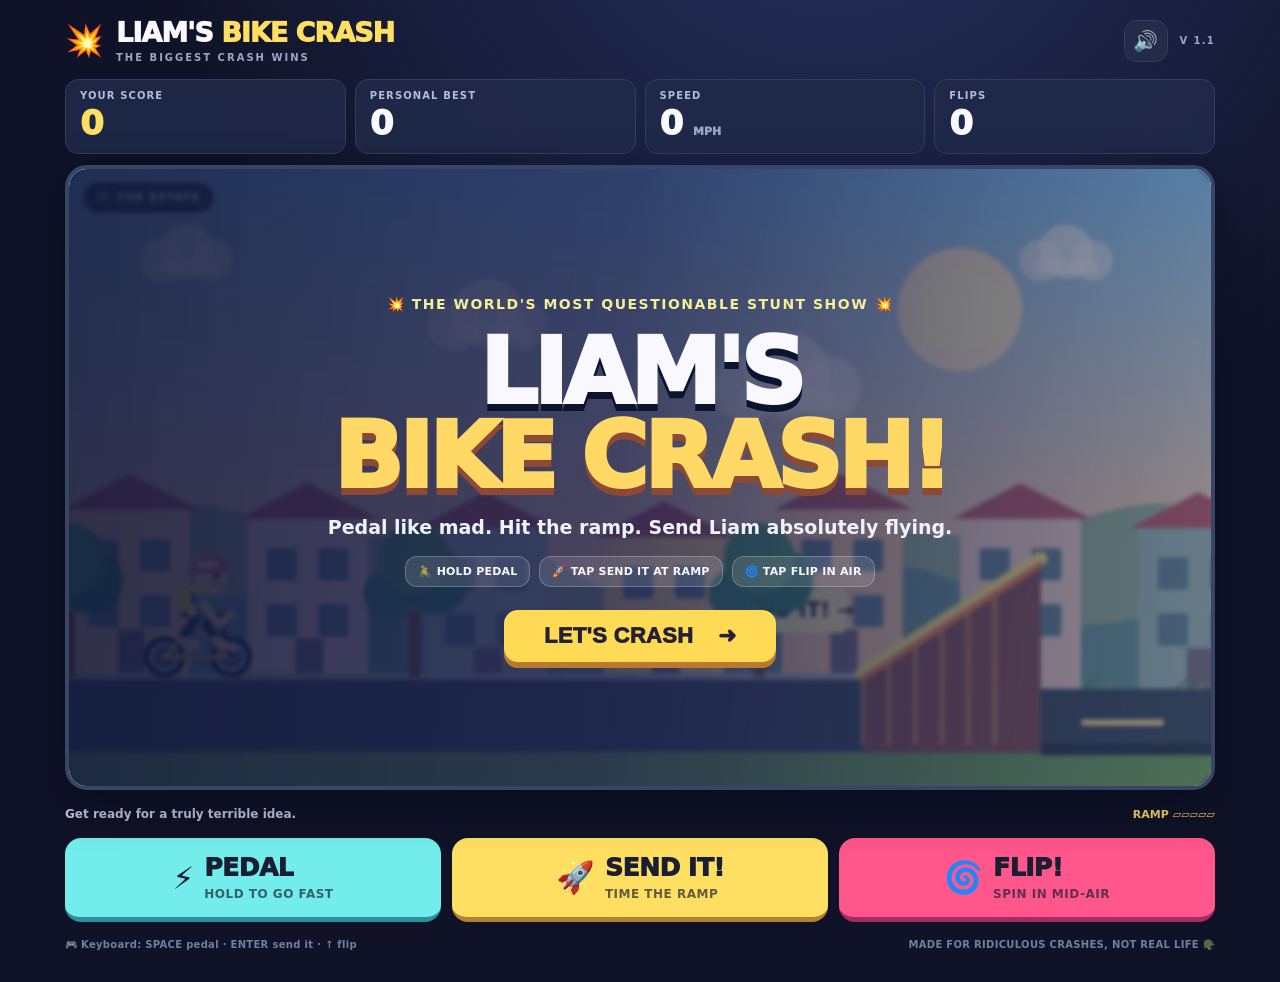
==== liams-bike-crash/index.html @ d739f333 "Add Liam's Bike Crash playable mobile game" ====
<!doctype html>
<html lang="en">
<head>
  <meta charset="utf-8">
  <meta name="viewport" content="width=device-width,initial-scale=1,viewport-fit=cover,user-scalable=no">
  <meta name="theme-color" content="#111630">
  <meta name="apple-mobile-web-app-capable" content="yes">
  <meta name="apple-mobile-web-app-status-bar-style" content="black-translucent">
  <meta name="apple-mobile-web-app-title" content="Liam's Crash">
  <meta name="description" content="Pedal hard, hit the ramp, and cause the biggest cartoon bike crash in Liam's Bike Crash!">
  
  
  
  <style>
:root{color-scheme:dark;--bg:#101327;--card:#1b2140;--stroke:#353c5c;--ink:#f8f8fe;--muted:#9ca6c4;--pink:#ff568b;--yellow:#ffdf62;--aqua:#73edeb}
*{box-sizing:border-box}html,body{margin:0;min-height:100%;background:radial-gradient(circle at 65% -20%,#273263 0,transparent 48%),var(--bg);font-family:ui-rounded,system-ui,-apple-system,BlinkMacSystemFont,"Segoe UI",sans-serif;color:var(--ink)}body{overscroll-behavior:none;-webkit-tap-highlight-color:transparent}.game-shell{width:min(1190px,100%);margin:auto;padding:18px 20px 32px}.topbar,.brand,.right-header,.stats,.controls,.statusline,.footerline{display:flex;align-items:center}.topbar{justify-content:space-between;margin-bottom:16px}.brand{gap:12px}.brand-graphic{font-size:31px;filter:drop-shadow(0 4px 0 #101327)}.brand-title{font-size:clamp(16px,2.5vw,27px);font-weight:1000;letter-spacing:-1px;line-height:1.08}.brand-title span{color:var(--yellow)}.brand-sub{font-size:10px;letter-spacing:2px;color:var(--muted);font-weight:800;margin-top:5px}.right-header{gap:12px}.icon-btn{background:#242b4a;border:1px solid var(--stroke);color:white;width:44px;height:42px;font-size:20px;border-radius:13px;cursor:pointer}.icon-btn:focus-visible,.control:focus-visible,.start-btn:focus-visible{outline:3px solid white;outline-offset:3px}.mini-tag{font-size:10px;font-weight:900;color:var(--muted);letter-spacing:1.3px}.stats{gap:9px;margin-bottom:11px}.stat{flex:1;min-width:0;background:rgba(34,42,74,.85);border:1px solid var(--stroke);border-radius:13px;padding:10px 14px}.stat-label{display:block;color:#b2bcda;font-size:10px;font-weight:900;letter-spacing:1.1px;white-space:nowrap}.stat-value{display:block;font-weight:1000;font-size:clamp(20px,3.1vw,34px);font-variant-numeric:tabular-nums;letter-spacing:-1px;margin-top:2px}.stat-value.hot{color:var(--yellow)}.stat-value small{font-size:11px;color:var(--muted);letter-spacing:0}.viewport{position:relative;width:100%;aspect-ratio:16 / 8.7;background:#7cbeed;border:4px solid #394566;border-radius:22px;overflow:hidden;box-shadow:0 15px 45px #03061472;touch-action:none}#game{display:block;width:100%;height:100%}.game-chip{position:absolute;top:13px;left:14px;background:#15213abf;border:1px solid #ffffff4a;border-radius:100px;padding:8px 13px;font-size:11px;letter-spacing:1px;font-weight:1000;backdrop-filter:blur(4px)}.toast{position:absolute;top:18%;left:50%;transform:translate(-50%,-12px) scale(.95);font-size:clamp(16px,3vw,30px);font-weight:1000;text-align:center;white-space:nowrap;color:white;text-shadow:0 3px 1px #1b2248,0 0 20px #1b2248;opacity:0;pointer-events:none;transition:transform .18s,opacity .18s}.toast.show{opacity:1;transform:translate(-50%,0) scale(1.05)}.overlay{position:absolute;inset:0;background:linear-gradient(95deg,#0e1537dc 0%,#131842c4 48%,#111c3466 100%);display:flex;justify-content:center;align-items:center;text-align:center;padding:20px;backdrop-filter:blur(2px)}.overlay.hidden{display:none}.overlay-content{max-width:700px}.eyebrow{font-size:clamp(9px,1.7vw,14px);color:#f7ec98;font-weight:900;letter-spacing:1.5px}.overlay h1{font-size:clamp(40px,7.3vw,91px);letter-spacing:-4px;line-height:.93;font-weight:1000;margin:18px 0 12px;text-shadow:0 7px 0 #0c132d}.overlay h1 span{color:#ffd866;text-shadow:0 7px 0 #8c4a36}.overlay p{font-size:clamp(12px,1.8vw,19px);font-weight:700;color:#f0f1ff;margin:16px 0 18px}.howto{display:flex;justify-content:center;gap:9px;flex-wrap:wrap;margin-bottom:23px}.howto>span{padding:8px 12px;border-radius:12px;background:#ffffff1e;border:1px solid #ffffff3a;font-size:11px;font-weight:600;letter-spacing:.2px}.start-btn{background:#ffdb55;color:#242136;box-shadow:0 6px 0 #bb792e;border:0;border-radius:14px;font-weight:1000;font-size:clamp(16px,2vw,22px);letter-spacing:.3px;padding:13px 40px;cursor:pointer;transition:transform .12s,box-shadow .12s}.start-btn:hover{transform:translateY(-2px)}.start-btn:active{transform:translateY(5px);box-shadow:0 1px 0 #bb792e}.start-btn span{margin-left:18px}.statusline{justify-content:space-between;gap:15px;min-height:48px;font-size:12px;color:#c5cbdf;font-weight:800}.statusline>div:last-child{white-space:nowrap;color:var(--yellow);font-size:11px}.controls{gap:11px}.control{flex:1;display:flex;align-items:center;justify-content:center;gap:10px;min-height:84px;cursor:pointer;border:0;border-bottom:5px solid transparent;border-radius:16px;color:#1a1e32;user-select:none;-webkit-user-select:none;touch-action:none;transition:transform .09s,filter .09s;font-family:inherit;padding:10px 6px}.control.pedal{background:var(--aqua);border-bottom-color:#2b919a}.control.send{background:var(--yellow);border-bottom-color:#b28135}.control.flip{background:var(--pink);border-bottom-color:#a32d61}.control:active,.control.held{transform:translateY(3px);filter:brightness(1.08)}.control:active{border-bottom-width:2px}.control-icon{font-size:31px}.control strong,.control small{display:block;text-align:left}.control strong{font-size:clamp(14px,2.2vw,25px);line-height:1;font-weight:1000;letter-spacing:-.5px}.control small{font-size:clamp(9px,1vw,12px);font-weight:850;opacity:.68;margin-top:7px;letter-spacing:.5px}.footerline{justify-content:space-between;flex-wrap:wrap;gap:8px;font-size:10px;color:#737e9e;font-weight:700;letter-spacing:.3px;margin-top:17px}.results-score{color:var(--yellow);font-weight:1000;font-size:clamp(45px,6.5vw,77px);line-height:1.05;margin:4px 0;text-shadow:0 5px 0 #854832}.results-title{font-size:clamp(24px,4.2vw,50px)!important;letter-spacing:-2px!important;margin:11px 0!important}.results-meta{display:flex;justify-content:center;flex-wrap:wrap;gap:10px;margin:12px auto 20px}.results-meta span{background:#ffffff21;border:1px solid #ffffff44;border-radius:11px;padding:10px 14px;font-size:12px;font-weight:850}.record{color:#92f4ce!important;font-weight:1000!important}.jiggle{animation:jiggle .23s ease-out}@keyframes jiggle{0%,100%{transform:translateX(0)}25%{transform:translateX(-5px)}75%{transform:translateX(5px)}}@media(max-width:700px){.game-shell{padding:9px 10px 23px}.brand{gap:5px}.brand-graphic{font-size:26px}.brand-sub{font-size:8px;letter-spacing:1.1px}.right-header{gap:7px}.mini-tag{display:none}.icon-btn{width:37px;height:36px}.topbar{margin-bottom:10px}.stats{gap:5px;margin-bottom:7px}.stat{border-radius:9px;padding:7px 8px}.stat-label{font-size:8px;letter-spacing:0}.stat-value{font-size:21px}.viewport{aspect-ratio:4 / 3;border-radius:15px;border-width:3px}.overlay{padding:8px}.overlay h1{font-size:clamp(35px,9vw,58px);letter-spacing:-1.8px;margin:9px 0}.overlay p{font-size:12px;margin:10px 0}.eyebrow{font-size:8px;letter-spacing:.5px}.howto{gap:4px;margin-bottom:12px}.howto>span{padding:5px 6px;border-radius:6px;font-size:8px}.start-btn{padding:11px 27px;font-size:16px}.game-chip{font-size:9px;padding:6px 9px;top:7px;left:8px}.statusline{font-size:11px;min-height:41px}.statusline>div:last-child{font-size:9px}.controls{gap:6px}.control{gap:4px;min-height:74px;border-radius:12px;padding:5px 1px}.control-icon{font-size:22px}.control strong{font-size:15px}.control small{font-size:7.5px;letter-spacing:0;margin-top:6px}.footerline{font-size:9px;margin-top:10px;justify-content:center;text-align:center}.footerline span:last-child{display:none}.results-meta span{padding:6px 9px;font-size:10px}.results-score{font-size:40px}.results-title{font-size:23px!important}}
@media(max-width:370px){.control-icon{display:none}.control strong{font-size:14px}.brand-title{font-size:14px}.howto>span{font-size:7px}.overlay p{font-size:10px}}@media(prefers-reduced-motion:reduce){*,*::before,*::after{scroll-behavior:auto!important;animation-duration:.01ms!important;transition-duration:.01ms!important}}

</style>
  <title>Liam's Bike Crash 💥</title>
</head>
<body>
  <div class="game-shell">
    <header class="topbar">
      <div class="brand"><span class="brand-graphic">💥</span><div><div class="brand-title">LIAM'S <span>BIKE CRASH</span></div><div class="brand-sub">THE BIGGEST CRASH WINS</div></div></div>
      <div class="right-header"><button class="icon-btn" id="soundBtn" aria-label="Toggle sound" aria-pressed="true">🔊</button><span class="mini-tag">V 1.1</span></div>
    </header>
    <main>
      <section class="stats" aria-label="Game statistics">
        <div class="stat"><span class="stat-label">YOUR SCORE</span><span id="score" class="stat-value hot">0</span></div>
        <div class="stat"><span class="stat-label">PERSONAL BEST</span><span id="best" class="stat-value">0</span></div>
        <div class="stat"><span class="stat-label">SPEED</span><span id="speed" class="stat-value">0 <small>MPH</small></span></div>
        <div class="stat"><span class="stat-label">FLIPS</span><span id="flips" class="stat-value">0</span></div>
      </section>
      <div class="viewport" id="viewport">
        <canvas id="game" aria-label="Cartoon bike crash game. Hold Pedal, use Send It at the ramp, and Flip in the air."></canvas>
        <div class="game-chip" id="gameChip">🏁 THE ESTATE</div>
        <div class="toast" id="toast" aria-live="polite"></div>
        <div class="overlay" id="overlay">
          <div class="overlay-content" id="overlayContent">
            <span class="eyebrow">💥 THE WORLD'S MOST QUESTIONABLE STUNT SHOW 💥</span>
            <h1>LIAM'S<br><span>BIKE CRASH!</span></h1>
            <p>Pedal like mad. Hit the ramp. Send Liam absolutely flying.</p>
            <div class="howto"><span>🚴 HOLD <b>PEDAL</b></span><span>🚀 TAP <b>SEND IT</b> AT RAMP</span><span>🌀 TAP <b>FLIP</b> IN AIR</span></div>
            <button class="start-btn" id="startBtn">LET'S CRASH <span>➜</span></button>
          </div>
        </div>
      </div>
      <div class="statusline"><div id="statusText">Get ready for a truly terrible idea.</div><div id="rampStatus">RAMP <span id="rampMeter">▱▱▱▱▱</span></div></div>
      <div class="controls" aria-label="Game controls">
        <button class="control pedal" id="pedalBtn"><span class="control-icon">⚡</span><span><strong>PEDAL</strong><small>HOLD TO GO FAST</small></span></button>
        <button class="control send" id="sendBtn"><span class="control-icon">🚀</span><span><strong>SEND IT!</strong><small>TIME THE RAMP</small></span></button>
        <button class="control flip" id="flipBtn"><span class="control-icon">🌀</span><span><strong>FLIP!</strong><small>SPIN IN MID-AIR</small></span></button>
      </div>
      <div class="footerline"><span>🎮 Keyboard: <b>SPACE</b> pedal · <b>ENTER</b> send it · <b>↑</b> flip</span><span>MADE FOR RIDICULOUS CRASHES, NOT REAL LIFE 🪖</span></div>
    </main>
  </div>
  <noscript><div style="padding:18px;background:#ffe26a;color:#15192c;text-align:center;font-weight:bold">This game needs JavaScript. Open the HTML file in Safari or Chrome rather than an in-app file preview.</div></noscript>
  <script>
'use strict';
(() => {
  const canvas = document.querySelector('#game');
  const ctx = canvas.getContext('2d');
  const viewport = document.querySelector('#viewport');
  const els = {
    overlay: document.querySelector('#overlay'), overlayContent: document.querySelector('#overlayContent'),
    score: document.querySelector('#score'), best: document.querySelector('#best'),
    speed: document.querySelector('#speed'), flips: document.querySelector('#flips'),
    status: document.querySelector('#statusText'), meter: document.querySelector('#rampMeter'),
    toast: document.querySelector('#toast'), sound: document.querySelector('#soundBtn'),
    pedal: document.querySelector('#pedalBtn'), send: document.querySelector('#sendBtn'),
    flip: document.querySelector('#flipBtn')
  };
  const H = 540, RAMP_START = 690, RAMP_END = 845, PI2 = Math.PI * 2;
  const clamp = (v,a,b) => Math.max(a, Math.min(b,v));
  const lerp = (a,b,t) => a+(b-a)*t;
  const rand = (a,b) => a + Math.random()*(b-a);
  let viewW = 960, dpr = 1, cameraX = 0, last = 0, tick = 0, toastTimer = 0;
  let muted = false, audio = null, best = 0, particles = [], popups = [];
  let pedalHeld = false, pointerPedal = false, keyboardPedal = false;
  const objects = [
    {x:1110,type:'cone',w:33,h:48,points:400},
    {x:1360,type:'bin',w:66,h:90,points:650},
    {x:1660,type:'cones',w:88,h:54,points:550},
    {x:1970,type:'car',w:185,h:97,points:1500},
    {x:2280,type:'barrel',w:55,h:88,points:700},
    {x:2600,type:'bin',w:65,h:91,points:650},
    {x:2910,type:'gnome',w:46,h:65,points:1000},
    {x:3230,type:'car',w:190,h:98,points:1500},
    {x:3510,type:'barrel',w:55,h:89,points:700},
    {x:3790,type:'cones',w:87,h:53,points:600},
    {x:4140,type:'gnome',w:46,h:65,points:1000},
    {x:4560,type:'bin',w:65,h:91,points:650},
    {x:5080,type:'car',w:190,h:98,points:1500}
  ];
  const texts = {
    ready:'Get ready for a truly terrible idea.', run:'HOLD PEDAL! Build speed before the ramp.',
    ramp:'RAMP APPROACHING! Press SEND IT near the edge!',
    air:'FLIP! FLIP! FLIP! More spins = more points!',
    crash:'CARNAGE! Keep your eyes on the points!',done:'One more go? You know you want to.'
  };
  function readBest(){try{return Number(localStorage.getItem('liams_bike_crash_best'))||0;}catch{return 0;}}
  function saveBest(value){try{localStorage.setItem('liams_bike_crash_best',String(value));}catch{/* private mode */}}
  best = readBest();
  els.best.textContent = best.toLocaleString('en-GB');
  const freshState = () => ({phase:'ready',x:112,y:401,speed:4,vx:0,vy:0,angle:0,rotV:0,
    spinTravel:0,flips:0,bonus:0,distance:0,impacts:0,airtime:0,crashTime:0,
    launchBoost:false,launched:false,bail:false,shake:0,time:0,groundTimer:0,hit:new Set(),newRecord:false});
  let s=freshState();

  function groundY(x){if(x>=RAMP_START && x<=RAMP_END)return 443-100*(x-RAMP_START)/(RAMP_END-RAMP_START);return x<RAMP_START?443:455;}
  function actualScore(){return Math.max(0,Math.round(s.bonus+s.distance*.31));}
  function showToast(str,time=1300){els.toast.textContent=str;els.toast.classList.add('show');clearTimeout(toastTimer);toastTimer=setTimeout(()=>els.toast.classList.remove('show'),time);}
  function playSound(kind){
    if(muted)return;
    try{
      const AC=window.AudioContext||window.webkitAudioContext;
      if(!AC)return;
      if(!audio)audio=new AC();
      if(audio.state==='suspended')audio.resume();
      const t=audio.currentTime,osc=audio.createOscillator(),gain=audio.createGain();
      const e={pedal:[220,290,.09,'sawtooth',.035],send:[260,840,.38,'sawtooth',.13],
        flip:[590,310,.16,'sine',.075],hit:[130,47,.4,'triangle',.22],
        bonus:[500,950,.24,'sine',.12],done:[440,210,.46,'triangle',.10]}[kind]||[300,500,.12,'sine',.04];
      osc.type=e[3];osc.frequency.setValueAtTime(e[0],t);osc.frequency.exponentialRampToValueAtTime(e[1],t+e[2]);
      gain.gain.setValueAtTime(e[4],t);gain.gain.exponentialRampToValueAtTime(.0001,t+e[2]);
      osc.connect(gain);gain.connect(audio.destination);osc.start(t);osc.stop(t+e[2]+.02);
    }catch{/* audio is optional */}
  }
  function start(){
    if(s.phase!=='ready'&&s.phase!=='done')return;
    s=freshState();s.phase='run';s.y=groundY(s.x)-39;cameraX=0;particles=[];popups=[];
    for(const o of objects)o.hit=false;
    els.overlay.classList.add('hidden');els.status.textContent=texts.run;els.meter.textContent='▰▱▱▱▱';
    showToast('🚴 GO LIAM GO!');playSound('pedal');updateUI();
  }
  function addParticles(x,y,n,color){for(let i=0;i<n;i++)particles.push({x,y,vx:rand(-5.5,5.5),vy:rand(-8,-1),r:rand(2.5,7),life:rand(22,52),max:52,color,spin:rand(-2,2)});}
  function addPopup(x,y,text,color='#fff'){popups.push({x,y,text,color,life:75});}
  function sendIt(){
    if(s.phase==='ready'||s.phase==='done'){start();return;}
    if(s.phase==='run'){
      if(s.x>=728 && s.x<=RAMP_END){
        if(s.launchBoost)return;
        s.launchBoost=true;s.bonus+=400;
        showToast(s.x>793?'🔥 PERFECT SEND! +400':'🚀 BIG SEND! +400');
        addPopup(s.x,s.y-90,'+400 PERFECT LAUNCH','#ffee79');playSound('send');
      }else if(s.x>RAMP_END){return;}else{showToast('⏰ TOO EARLY! WAIT FOR THE RAMP');}
    }
  }
  function flip(){
    if(s.phase==='air'){
      s.rotV=clamp(s.rotV+.155,-.7,.71);
      addParticles(s.x,s.y-10,3,'#ffdf62');playSound('flip');
    }else if(s.phase==='run'&&s.x>730){sendIt();}
  }
  function launch(){
    s.phase='air';s.launched=true;s.angle=-.25;
    s.vx=s.speed*1.23+(s.launchBoost?5:0);
    s.vy=-s.speed*.62-7.3-(s.launchBoost?4.5:0);
    s.rotV=(s.launchBoost?.064:.029);
    s.x=RAMP_END+3;
    s.y=groundY(RAMP_END)-39;
    s.bonus+=Math.round(s.speed*12);
    addParticles(s.x,s.y+32,24,'#ffe28b');addPopup(s.x,s.y-55,'AIRBORNE!','#ffdc5f');
    showToast(s.launchBoost?'🚀 LIAM HAS LEFT THE PLANET!':'🛫 AIRBORNE!');
    playSound('send');els.status.textContent=texts.air;
  }
  function crashImpact(force,thing){
    const award=Math.round(Math.max(80,force*37+(s.vx*9)));
    s.bonus+=award;s.impacts++;
    s.shake=clamp(s.shake+force*.7,2,25);
    const message=thing||(['OUCH!','OH DEAR!','THAT LEFT A MARK!','ABSOLUTE SCENES!','LIAM?!'][Math.floor(rand(0,5))]);
    addPopup(s.x,s.y-62,`${message} +${award.toLocaleString('en-GB')}`,'#fff29a');
    addParticles(s.x,s.y+10,Math.min(38,10+Math.round(force)),'#ff9b6a');
    playSound('hit');
    if(s.phase==='air'){s.phase='crash';s.crashTime=0;s.bail=true;els.status.textContent=texts.crash;}
  }
  function hitObstacle(obj){
    if(obj.hit)return;
    obj.hit=true;
    const points=obj.points + Math.round(Math.abs(s.vx)*15);
    s.bonus+=points;
    addPopup(obj.x,groundY(obj.x)-obj.h-12,`💥 ${obj.type==='gnome'?'GNOME GONE!':'SMASH!'} +${points.toLocaleString('en-GB')}`,'#93fff5');
    addParticles(obj.x,groundY(obj.x)-obj.h*.48,27,obj.type==='car'?'#f86f96':'#8ef7dd');
    s.shake=18;
    const impactForce=Math.max(4,Math.abs(s.vx)*.6);
    crashImpact(impactForce,'BONK!');
    s.vx*=obj.type==='car'?.7:.84;
    s.vy=-Math.max(6.5,Math.abs(s.vy)*.48);
    s.rotV+=.09;
  }
  function endRun(){
    if(s.phase==='done')return;
    s.phase='done';pedalHeld=pointerPedal=keyboardPedal=false;els.pedal.classList.remove('held');
    const points=actualScore();const newHigh=points>best;
    if(newHigh){best=points;saveBest(best);s.newRecord=true;}
    const rank=points>=12000?'INSURANCE NIGHTMARE':points>=8000?'CERTIFIED MENACE':points>=4500?'ABSOLUTE CARNAGE':points>=2200?'PROPER WIPEOUT':'BIT OF A TUMBLE';
    const distance=Math.round(s.distance/10);
    const record=newHigh?'<p class="record">🏆 NEW PERSONAL BEST!</p>':'<p>Can you top that crash?</p>';
    els.overlayContent.innerHTML=`<span class="eyebrow">🚨 STUNT REPORT 🚨</span>
       <h2 class="results-title">${rank}!</h2>
       <div class="results-score">${points.toLocaleString('en-GB')}</div>
       <div class="results-meta"><span>🛣️ ${distance}m flown</span><span>🌀 ${s.flips} flips</span><span>💥 ${s.impacts} hits</span></div>
       ${record}<button class="start-btn" id="againBtn">CRASH AGAIN <span>↻</span></button>`;
    els.overlay.classList.remove('hidden');
    bindStart(document.querySelector('#againBtn'));
    els.status.textContent=texts.done;
    playSound(newHigh?'bonus':'done');
    if(newHigh){for(let i=0;i<85;i++)addParticles(s.x+rand(-270,270),rand(0,260),1,['#ffdd59','#ff628d','#72f0ef'][i%3]);}
    updateUI();
  }
  function update(dt){
    tick+=dt;
    if(s.phase==='run'){
      s.time+=dt;
      s.speed=clamp(s.speed+(pedalHeld?.24:-.043)*dt,3.8,26.5);
      s.x+=s.speed*dt;
      s.y=groundY(s.x)-39;
      s.angle=(s.x>=RAMP_START && s.x<RAMP_END)?-.46:Math.sin(tick*.17)*.025;
      if(s.x>RAMP_START-180&&s.x<RAMP_END){els.status.textContent=texts.ramp;}
      else els.status.textContent=texts.run;
      const progress=clamp((s.x-115)/(RAMP_END-115),0,1);
      const pips=Math.min(5,Math.floor(progress*5));els.meter.textContent='▰'.repeat(pips)+'▱'.repeat(5-pips);
      if(s.x>=RAMP_END)launch();
    }else if(s.phase==='air'||s.phase==='crash'){
      s.time+=dt;
      const wasAir=s.phase==='air';
      if(wasAir)s.airtime+=dt;
      else s.crashTime+=dt;
      s.vy+=.56*dt;
      s.x+=s.vx*dt;
      s.y+=s.vy*dt;
      const rotation=s.rotV*dt;
      s.angle+=rotation;
      if(wasAir){
        s.rotV*=Math.pow(.997,dt);
        s.spinTravel+=Math.abs(rotation);
        const count=Math.floor(s.spinTravel/PI2);
        if(count>s.flips){
          const just=count-s.flips;s.flips=count;s.bonus+=just*750;
          addPopup(s.x,s.y-54,`${count} FLIP${count>1?'S':''}! +${just*750}`,'#ffe06b');
          addParticles(s.x,s.y-24,14,'#f3dd70');playSound('bonus');
        }
      }else{
        s.rotV=clamp(s.rotV*.985+.007*dt,-.65,.65);
        s.vx*=Math.pow(.987,dt);
      }
      s.distance=Math.max(0,s.x-RAMP_END);
      for(const obj of objects){
        const onScreen=Math.abs(s.x-obj.x)<(obj.w*.5+31);
        const bottom=groundY(obj.x);
        if(onScreen&&!obj.hit&&s.y>bottom-obj.h-33&&s.y<bottom+15){hitObstacle(obj);}
      }
      const ground=groundY(s.x)-39;
      if(s.y>=ground && s.vy>0){
        const force=Math.abs(s.vy);
        s.y=ground;
        if(force>2.7){crashImpact(force);s.vy=-Math.min(18,Math.max(1,force*.38));
          s.vx*=.76;s.rotV=clamp(s.rotV+rand(-.06,.17),-.65,.65);}
        else{s.vy=0;s.vx*=.93;s.groundTimer+=dt;}
      }
      if(s.phase==='crash' && (s.crashTime>245||(s.crashTime>66&&s.groundTimer>22)||s.x>5800))endRun();
      if(s.phase==='air' && s.x>5700){crashImpact(10,'MOONSHOT!');}
    }
    cameraX=lerp(cameraX,Math.max(0,s.x-viewW*.30),clamp(.07*dt,0,1));
    s.shake*=Math.pow(.84,dt);
    if(s.shake<.1)s.shake=0;
    for(const p of particles){p.x+=p.vx*dt;p.y+=p.vy*dt;p.vy+=.31*dt;p.life-=dt;}
    particles=particles.filter(p=>p.life>0).slice(-240);
    for(const p of popups){p.y-=.75*dt;p.life-=dt;}
    popups=popups.filter(p=>p.life>0);
  }
  function updateUI(){
    els.score.textContent=actualScore().toLocaleString('en-GB');
    els.best.textContent=Math.max(best,actualScore()).toLocaleString('en-GB');
    const velocity=s.phase==='run'?s.speed:Math.hypot(s.vx,s.vy);
    els.speed.innerHTML=`${s.phase==='ready'?0:Math.round(velocity*3)} <small>MPH</small>`;
    els.flips.textContent=s.flips;
  }
  function roundRect(x,y,w,h,r,color){
    if(w<=0||h<=0)return;
    r=Math.max(0,Math.min(r,w/2,h/2));ctx.fillStyle=color;ctx.beginPath();
    if(typeof ctx.roundRect==='function')ctx.roundRect(x,y,w,h,r);
    else{ctx.moveTo(x+r,y);ctx.lineTo(x+w-r,y);ctx.quadraticCurveTo(x+w,y,x+w,y+r);
      ctx.lineTo(x+w,y+h-r);ctx.quadraticCurveTo(x+w,y+h,x+w-r,y+h);
      ctx.lineTo(x+r,y+h);ctx.quadraticCurveTo(x,y+h,x,y+h-r);
      ctx.lineTo(x,y+r);ctx.quadraticCurveTo(x,y,x+r,y);ctx.closePath();}
    ctx.fill();
  }
  function line(x1,y1,x2,y2,color,width=3){ctx.strokeStyle=color;ctx.lineWidth=width;ctx.lineCap='round';ctx.beginPath();ctx.moveTo(x1,y1);ctx.lineTo(x2,y2);ctx.stroke();}
  function circle(x,y,r,color){ctx.fillStyle=color;ctx.beginPath();ctx.arc(x,y,r,0,PI2);ctx.fill();}
  function poly(points,color){ctx.beginPath();ctx.moveTo(points[0][0],points[0][1]);for(let i=1;i<points.length;i++)ctx.lineTo(points[i][0],points[i][1]);ctx.closePath();ctx.fillStyle=color;ctx.fill();}
  function text(str,x,y,font,color,align='center'){ctx.font=font;ctx.fillStyle=color;ctx.textAlign=align;ctx.fillText(str,x,y);}
  function drawCloud(x,y,size){circle(x,y,22*size,'#ffffff8f');circle(x+26*size,y-9*size,28*size,'#ffffffa8');circle(x+53*size,y,21*size,'#ffffff8f');roundRect(x-7*size,y,67*size,14*size,7*size,'#ffffff9e');}
  function backdrop(){
    const grad=ctx.createLinearGradient(0,0,0,H);grad.addColorStop(0,'#8bccf9');grad.addColorStop(.66,'#ffd3b6');grad.addColorStop(1,'#ffb0a3');
    ctx.fillStyle=grad;ctx.fillRect(0,0,viewW,H);
    circle(viewW*.78-cameraX*.027,123,54,'#ffeed0');circle(viewW*.78-cameraX*.027,123,38,'#fff3cc');
    for(let i=-1;i<14;i++)drawCloud(i*255+80-cameraX*.15%255,80+(i%3)*56,.85+(i%3)*.24);
    const base=365;
    ctx.fillStyle='#9bb7a5';ctx.beginPath();ctx.moveTo(0,H);for(let x=-80;x<viewW+110;x+=25){const wx=x+cameraX*.16;ctx.lineTo(x,base-32-Math.sin(wx*.009)*33-Math.sin(wx*.021)*17);}ctx.lineTo(viewW,H);ctx.closePath();ctx.fill();
    ctx.fillStyle='#719fa5';ctx.beginPath();ctx.moveTo(0,H);for(let x=-80;x<viewW+110;x+=25){const wx=x+cameraX*.32;ctx.lineTo(x,base+20-Math.sin(wx*.011)*23-Math.cos(wx*.026)*14);}ctx.lineTo(viewW,H);ctx.closePath();ctx.fill();
    const origin=Math.floor((cameraX*.52-200)/155)*155;
    for(let wx=origin;wx<cameraX*.52+viewW+280;wx+=155){
      const x=wx-cameraX*.52;const n=Math.abs(Math.floor(wx/155));const y=298+(n%4)*8;
      roundRect(x,y,105,150,3,['#f8cfb1','#efd4cf','#a2bdc0','#ffdc9f'][n%4]);
      poly([[x-7,y],[x+52,y-31],[x+114,y]],'#be6579');
      for(let row=0;row<2;row++)for(let col=0;col<2;col++)roundRect(x+17+col*45,y+26+row*49,26,28,2,'#6b8ca2');
      roundRect(x+42,y+105,24,45,1,'#7f7990');
    }
  }
  function worldGround(){
    const x0=cameraX-150,x1=cameraX+viewW+160;
    roundRect(-50,455,viewW+100,140,0,'#77a86d');
    for(let world=Math.floor(x0/80)*80;world<x1;world+=80){
      const x=world-cameraX;
      line(x,458,x+13,446,'#5d9869',2);line(x+14,458,x+29,450,'#90b77e',2);
    }
    // The road dips away after the launch ramp.
    ctx.fillStyle='#46566f';ctx.fillRect(Math.max(0,845-cameraX),455,viewW+130,56);
    ctx.fillStyle='#34435d';ctx.fillRect(Math.max(0,845-cameraX),503,viewW+130,10);
    ctx.fillStyle='#f4dfb2';
    for(let wx=Math.max(880,Math.floor(x0/145)*145);wx<x1;wx+=145)roundRect(wx-cameraX,482,72,5,2,'#fde1a4');
    const before=Math.min(x1,RAMP_START);
    if(before>x0){roundRect(x0-cameraX,443,before-x0,67,0,'#46566f');line(x0-cameraX,444,before-cameraX,444,'#b3bdc5',6);}
    // Launch ramp, with a dark support and bright wooden riding surface.
    poly([[RAMP_START-cameraX,443],[RAMP_END-cameraX,343],[RAMP_END-cameraX,511],[RAMP_START-cameraX,511]],'#8d5d66');
    for(let j=0;j<6;j++)line(RAMP_START-cameraX+j*23,448-j*15,RAMP_START-cameraX+j*23,502,'#f6b57580',4);
    line(RAMP_START-cameraX,441,RAMP_END-cameraX,341,'#ffeb94',12);
    line(RAMP_START-cameraX,446,RAMP_END-cameraX,346,'#ef8b61',5);
    roundRect(580-cameraX,367,96,39,5,'#fdf2bc');
    text('SEND IT! →',628-cameraX,392,'900 18px system-ui','#262c47');
    // Finish-area sign.
    roundRect(4010-cameraX,335,9,121,1,'#4a536d');
    roundRect(3952-cameraX,300,132,46,6,'#ffdf64');
    text('BIG CRASH',4017-cameraX,330,'900 18px system-ui','#403343');
  }
  function drawCone(x,base,size=1){ctx.save();ctx.translate(x,base);ctx.scale(size,size);circle(0,-2,27,'#0e273652');roundRect(-20,-10,40,9,2,'#313d59');poly([[-14,-10],[0,-52],[14,-10]],'#f96b43');poly([[-9,-25],[-5,-36],[5,-36],[9,-25]],'#fff1c0');ctx.restore();}
  function drawObstacle(o){const x=o.x-cameraX,b=groundY(o.x);if(x<-200||x>viewW+200)return;
    ctx.save();ctx.translate(x,b);ctx.globalAlpha=o.hit?.32:1;
    if(o.type==='cone')drawCone(0,0);
    if(o.type==='cones'){drawCone(-29,0,.85);drawCone(13,0,1.05);drawCone(36,0,.7);}
    if(o.type==='barrel'){
      circle(0,-4,27,'#102c3d65');roundRect(-27,-87,54,87,8,'#ab564a');roundRect(-30,-75,60,10,3,'#e6c08c');roundRect(-30,-25,60,10,3,'#e6c08c');
      roundRect(-14,-57,28,29,3,'#f1d98e');text('!',0,-35,'900 23px system-ui','#9a5355');
    }
    if(o.type==='bin'){
      circle(0,-4,38,'#102c3d55');roundRect(-29,-80,58,78,6,'#3b9386');roundRect(-35,-88,70,13,3,'#2c5a61');
      roundRect(-18,-58,37,25,3,'#61b6a4');text('TRASH',0,-40,'900 12px system-ui','#eaf6d7');
      circle(-21,2,8,'#2d364c');circle(21,2,8,'#2d364c');
    }
    if(o.type==='car'){
      circle(0,-3,87,'#18293c44');roundRect(-91,-64,185,53,14,'#f45b77');
      poly([[-57,-62],[-36,-96],[38,-96],[72,-62]],'#ed7c86');
      poly([[-46,-63],[-28,-89],[3,-89],[3,-63]],'#9fe0ec');
      poly([[10,-63],[10,-89],[33,-89],[61,-63]],'#9fe0ec');
      roundRect(53,-42,31,10,3,'#ffe9aa');roundRect(-85,-40,14,10,3,'#ffe9aa');
      circle(-51,-10,18,'#252b48');circle(57,-10,18,'#252b48');circle(-51,-10,8,'#d6d3d2');circle(57,-10,8,'#d6d3d2');
      text('LIAM STOP!',0,-32,'900 13px system-ui','#ffeded');
    }
    if(o.type==='gnome'){
      circle(0,-5,21,'#1c43574c');roundRect(-15,-39,30,36,8,'#3f6baa');
      circle(0,-46,16,'#ffd1ac');poly([[-18,-56],[0,-88],[19,-56]],'#d94c7f');
      circle(-6,-48,2.6,'#262c49');circle(6,-48,2.6,'#262c49');
      poly([[-11,-41],[0,-24],[12,-41]],'#ffffff');
      text('GNOME',0,-93,'900 10px system-ui','#fff4c9');
    }
    ctx.restore();
  }
  function drawSpokeWheel(x,y){
    circle(x,y,18,'#1f304d');circle(x,y,13,'#c8def5');circle(x,y,10,'#344d71');
    for(let i=0;i<8;i++){const theta=i*PI2/8+tick*.08;line(x,y,x+11*Math.cos(theta),y+11*Math.sin(theta),'#b6d9df',1.25);}
    circle(x,y,3,'#f7ec9a');
  }
  function drawBike(x,y,ang=0,loose=false){
    ctx.save();ctx.translate(x-cameraX,y);ctx.rotate(ang);
    drawSpokeWheel(-29,23);drawSpokeWheel(29,23);
    line(-29,23,-4,-4,'#28324b',5);line(-4,-4,29,23,'#28324b',5);line(29,23,-29,23,'#28324b',5);
    line(-29,23,-4,-4,'#ffdb59',3.5);line(-4,-4,29,23,'#ffdb59',3.5);line(29,23,-29,23,'#ffdb59',3.5);
    line(-5,-3,0,-14,'#37415b',4);line(0,-14,-12,-14,'#34334a',5);line(29,23,17,-13,'#34334a',4);line(17,-13,31,-16,'#34334a',4);
    circle(-3,13,5,'#fbe9ad');
    if(loose)line(30,-15,43,-25,'#ff7f72',3);
    ctx.restore();
  }
  function drawRider(x,y,ang=0,ragdoll=false){
    ctx.save();ctx.translate(x-cameraX,y);ctx.rotate(ang);
    const swing=ragdoll?Math.sin(tick*.27)*20:Math.sin(tick*.5)*3;
    // Stick figure with a giant helmet and unmistakable fluorescent outfit.
    line(-3,-9,-15,8+swing*.3,'#283756',8);
    line(-15,8+swing*.3,-2,15+swing*.2,'#f3c6a1',7);
    line(8,-7,15,8-swing*.35,'#283756',8);
    line(15,8-swing*.35,31,15-swing*.2,'#ffd7b4',7);
    line(-5,-17,-15,-30,'#ffde56',10);
    line(-15,-30,9,-42,'#ffde56',10);
    line(5,-23,18,-5,'#ffd2ab',7);
    line(18,-5,29,-15,'#ffd2ab',7);
    if(ragdoll){line(-10,-15,-30,-6,'#f5c6a1',7);line(-30,-6,-36,-20,'#f5c6a1',7);}
    circle(12,-46,14,'#ffd0a4');
    circle(16,-48,2.6,'#2a3445');
    line(12,-41,21,-40,'#8f6171',2);
    ctx.fillStyle='#e7648c';ctx.beginPath();ctx.arc(10,-50,17,Math.PI,PI2);ctx.fill();
    roundRect(-1,-61,18,6,3,'#f5e5a3');
    text('L',-3,-26,'1000 11px system-ui','#353149');
    ctx.restore();
  }
  function drawPlayer(){
    const x=s.x,y=s.y;
    if(s.phase==='crash'||s.phase==='done'){
      const wobble=Math.sin(tick*.13)*8;
      drawBike(x-42,y+18+wobble,s.angle*1.7+2.5,true);
      drawRider(x,y,s.angle,true);
    }else{drawBike(x,y,s.angle);drawRider(x,y,s.angle);}
  }
  function drawParticles(){
    for(const p of particles){ctx.globalAlpha=clamp(p.life/p.max,0,1);ctx.save();ctx.translate(p.x-cameraX,p.y);ctx.rotate(p.spin*tick*.1);roundRect(-p.r/2,-p.r/2,p.r,p.r,1,p.color);ctx.restore();}
    ctx.globalAlpha=1;
    for(const p of popups){if(p.x-cameraX<-200||p.x-cameraX>viewW+200)continue;
      ctx.globalAlpha=clamp(p.life/30,0,1);ctx.shadowColor='#273046';ctx.shadowBlur=6;ctx.shadowOffsetY=2;
      text(p.text,p.x-cameraX,p.y,'1000 19px system-ui',p.color);
      ctx.shadowBlur=ctx.shadowOffsetY=0;ctx.globalAlpha=1;
    }
  }
  function scenery(){
    for(let wx=Math.floor((cameraX-250)/300)*300;wx<cameraX+viewW+350;wx+=300){
      if(wx>620&&wx<1010)continue;
      const x=wx-cameraX;const b=groundY(wx);
      roundRect(x-5,b-56,10,58,2,'#8b6357');
      circle(x-21,b-71,23,'#4b9d84');circle(x+18,b-82,29,'#3d967e');circle(x,b-102,31,'#5bad80');
    }
    for(let wx=1200;wx<5700;wx+=520){const x=wx+130-cameraX;if(x< -60||x>viewW+60)continue;
      roundRect(x-4,360,8,100,1,'#5d6680');roundRect(x-35,334,70,40,3,'#232e53');
      text(['CAUTION','GO LIAM','NO BRAKES','OOPS'][Math.floor(wx/520)%4],x,359,'900 11px system-ui','#ffdd61');
    }
  }
  function draw(){
    if(!canvas.width||!canvas.height)return;
    ctx.setTransform(canvas.width/viewW,0,0,canvas.height/H,0,0);
    ctx.clearRect(0,0,viewW,H);
    ctx.save();
    if(s.shake){ctx.translate(rand(-s.shake,s.shake),rand(-s.shake*.65,s.shake*.65));}
    backdrop();worldGround();scenery();
    for(const obj of objects)drawObstacle(obj);
    drawPlayer();drawParticles();
    ctx.restore();
    if(s.phase==='air'){
      const m=clamp((s.airtime/60),0,99).toFixed(1);
      roundRect(viewW-161,20,145,42,11,'#182d4cba');
      text(`⏱️ ${m}s AIRTIME`,viewW-88,46,'900 15px system-ui','#fff2c4');
    }
    if(s.phase==='run'&&s.x>RAMP_START-125){
      const distance=Math.max(0,Math.round((RAMP_END-s.x)/10));
      roundRect(viewW-192,20,174,43,9,'#283052cf');
      text(`🚀 ${distance}m TO RAMP`,viewW-105,47,'900 15px system-ui','#ffe27b');
    }
  }
  let lastUi=0;
  function frame(now){
    if(!last)last=now;
    const dt=clamp((now-last)/16.667,.01,2.2);last=now;
    update(dt);draw();
    if(now-lastUi>95){updateUI();lastUi=now;}
    requestAnimationFrame(frame);
  }
  function resize(){
    const r=viewport.getBoundingClientRect();
    dpr=Math.min(window.devicePixelRatio||1,2);
    canvas.width=Math.max(2,Math.round(r.width*dpr));
    canvas.height=Math.max(2,Math.round(r.height*dpr));
    viewW=H*(r.width/r.height);
  }
  function resetPedal(){pointerPedal=false;pedalHeld=keyboardPedal||pointerPedal;els.pedal.classList.toggle('held',pedalHeld);}
  // Pointer events prevent long-press selection and work for both touch and mouse.
  els.pedal.addEventListener('pointerdown',e=>{e.preventDefault();
    if(s.phase==='ready'||s.phase==='done')start();
    pointerPedal=true;pedalHeld=true;els.pedal.classList.add('held');
    try{els.pedal.setPointerCapture(e.pointerId);}catch{}
  });
  ['pointerup','pointercancel','lostpointercapture','pointerleave'].forEach(event=>els.pedal.addEventListener(event,resetPedal));
  let sendPointerAt=0,flipPointerAt=0;
  els.send.addEventListener('pointerdown',e=>{e.preventDefault();sendPointerAt=Date.now();sendIt();});
  els.flip.addEventListener('pointerdown',e=>{e.preventDefault();flipPointerAt=Date.now();flip();});
  els.send.addEventListener('click',()=>{if(Date.now()-sendPointerAt>500)sendIt();});
  els.flip.addEventListener('click',()=>{if(Date.now()-flipPointerAt>500)flip();});
  // Use pointerup for touch devices, with click fallback for keyboard and file browsers.
  // A phase guard in start() prevents duplicate pointerup+click events from resetting runs.
  function bindStart(button){
    button.addEventListener('pointerup',e=>{ if(e.pointerType!=='mouse')start(); });
    button.addEventListener('click',start);
  }
  bindStart(document.querySelector('#startBtn'));
  els.sound.addEventListener('click',()=>{muted=!muted;els.sound.textContent=muted?'🔇':'🔊';els.sound.setAttribute('aria-pressed',String(!muted));if(!muted)playSound('bonus');});
  window.addEventListener('keydown',e=>{
    if(['Space','ArrowRight','ArrowUp','Enter','KeyF','KeyR'].includes(e.code))e.preventDefault();
    if(e.code==='Space'||e.code==='ArrowRight'){
      if(s.phase==='ready'||s.phase==='done')start();
      keyboardPedal=true;pedalHeld=true;els.pedal.classList.add('held');
    }else if(e.code==='Enter'&&!e.repeat)sendIt();
    else if((e.code==='ArrowUp'||e.code==='KeyF')&&!e.repeat)flip();
    else if(e.code==='KeyR'&&s.phase==='done')start();
  });
  window.addEventListener('keyup',e=>{if(e.code==='Space'||e.code==='ArrowRight'){keyboardPedal=false;pedalHeld=pointerPedal;els.pedal.classList.toggle('held',pedalHeld);}});
  window.addEventListener('blur',()=>{pointerPedal=keyboardPedal=pedalHeld=false;els.pedal.classList.remove('held');});
  window.addEventListener('resize',resize);
  if('ResizeObserver'in window)new ResizeObserver(resize).observe(viewport);
  
  s.y=groundY(s.x)-39;
  resize();requestAnimationFrame(frame);
  // A tiny testing hook, never required for ordinary play.
  window.__liamsBikeCrash={getState:()=>({phase:s.phase,x:Math.round(s.x),speed:s.speed,score:actualScore(),flips:s.flips,impacts:s.impacts}),start,sendIt,flip};
})();

</script>
</body>
</html>
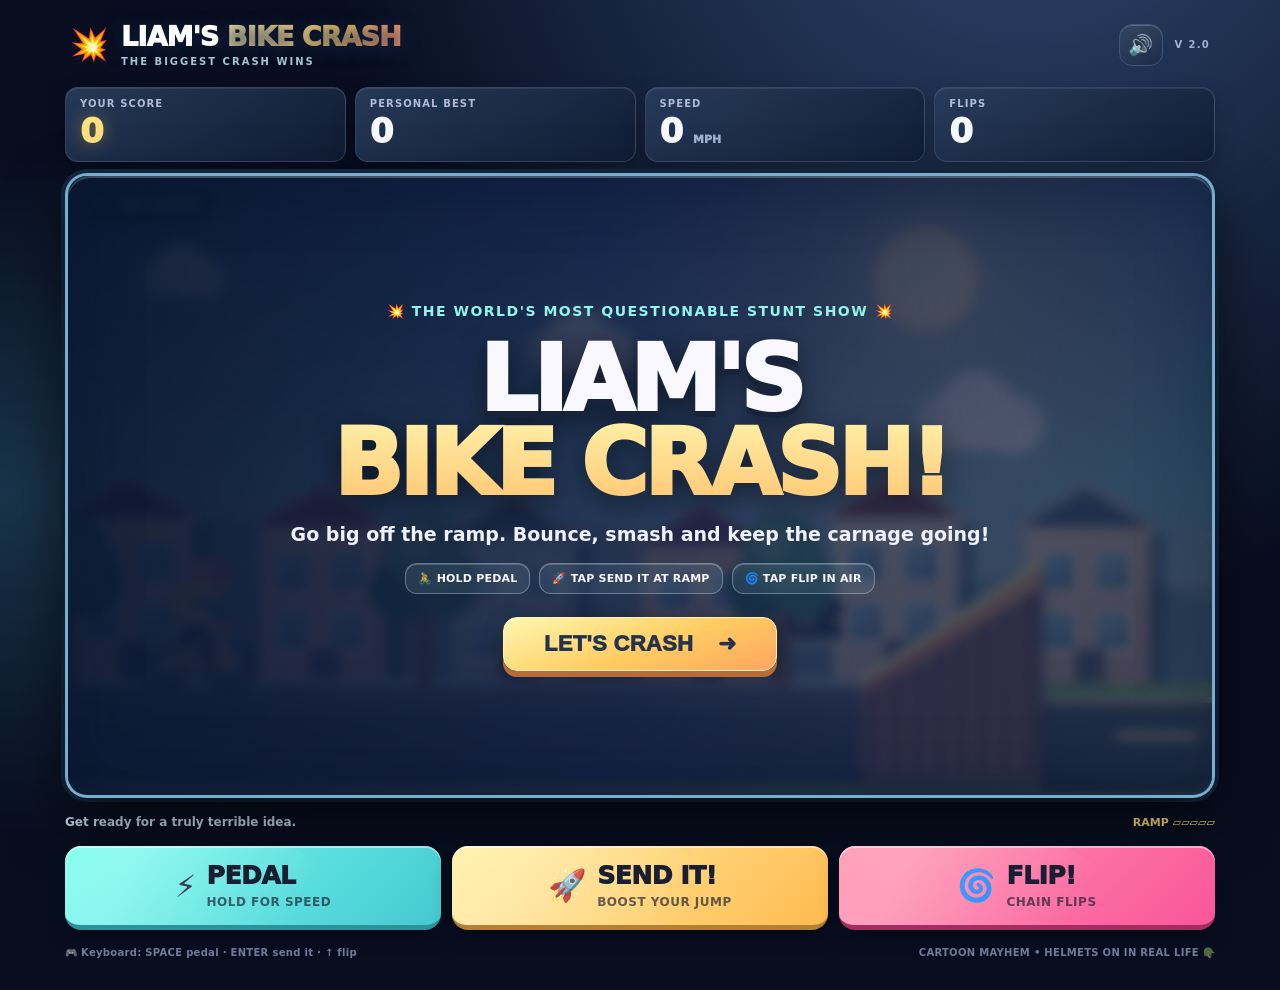
==== commit adceca5f: "Upgrade Liam's Bike Crash: forgiving physics, smash combos, obstacles and polished graphics" ====
--- a/liams-bike-crash/index.html
+++ b/liams-bike-crash/index.html
@@ -16,6 +16,14 @@
 *{box-sizing:border-box}html,body{margin:0;min-height:100%;background:radial-gradient(circle at 65% -20%,#273263 0,transparent 48%),var(--bg);font-family:ui-rounded,system-ui,-apple-system,BlinkMacSystemFont,"Segoe UI",sans-serif;color:var(--ink)}body{overscroll-behavior:none;-webkit-tap-highlight-color:transparent}.game-shell{width:min(1190px,100%);margin:auto;padding:18px 20px 32px}.topbar,.brand,.right-header,.stats,.controls,.statusline,.footerline{display:flex;align-items:center}.topbar{justify-content:space-between;margin-bottom:16px}.brand{gap:12px}.brand-graphic{font-size:31px;filter:drop-shadow(0 4px 0 #101327)}.brand-title{font-size:clamp(16px,2.5vw,27px);font-weight:1000;letter-spacing:-1px;line-height:1.08}.brand-title span{color:var(--yellow)}.brand-sub{font-size:10px;letter-spacing:2px;color:var(--muted);font-weight:800;margin-top:5px}.right-header{gap:12px}.icon-btn{background:#242b4a;border:1px solid var(--stroke);color:white;width:44px;height:42px;font-size:20px;border-radius:13px;cursor:pointer}.icon-btn:focus-visible,.control:focus-visible,.start-btn:focus-visible{outline:3px solid white;outline-offset:3px}.mini-tag{font-size:10px;font-weight:900;color:var(--muted);letter-spacing:1.3px}.stats{gap:9px;margin-bottom:11px}.stat{flex:1;min-width:0;background:rgba(34,42,74,.85);border:1px solid var(--stroke);border-radius:13px;padding:10px 14px}.stat-label{display:block;color:#b2bcda;font-size:10px;font-weight:900;letter-spacing:1.1px;white-space:nowrap}.stat-value{display:block;font-weight:1000;font-size:clamp(20px,3.1vw,34px);font-variant-numeric:tabular-nums;letter-spacing:-1px;margin-top:2px}.stat-value.hot{color:var(--yellow)}.stat-value small{font-size:11px;color:var(--muted);letter-spacing:0}.viewport{position:relative;width:100%;aspect-ratio:16 / 8.7;background:#7cbeed;border:4px solid #394566;border-radius:22px;overflow:hidden;box-shadow:0 15px 45px #03061472;touch-action:none}#game{display:block;width:100%;height:100%}.game-chip{position:absolute;top:13px;left:14px;background:#15213abf;border:1px solid #ffffff4a;border-radius:100px;padding:8px 13px;font-size:11px;letter-spacing:1px;font-weight:1000;backdrop-filter:blur(4px)}.toast{position:absolute;top:18%;left:50%;transform:translate(-50%,-12px) scale(.95);font-size:clamp(16px,3vw,30px);font-weight:1000;text-align:center;white-space:nowrap;color:white;text-shadow:0 3px 1px #1b2248,0 0 20px #1b2248;opacity:0;pointer-events:none;transition:transform .18s,opacity .18s}.toast.show{opacity:1;transform:translate(-50%,0) scale(1.05)}.overlay{position:absolute;inset:0;background:linear-gradient(95deg,#0e1537dc 0%,#131842c4 48%,#111c3466 100%);display:flex;justify-content:center;align-items:center;text-align:center;padding:20px;backdrop-filter:blur(2px)}.overlay.hidden{display:none}.overlay-content{max-width:700px}.eyebrow{font-size:clamp(9px,1.7vw,14px);color:#f7ec98;font-weight:900;letter-spacing:1.5px}.overlay h1{font-size:clamp(40px,7.3vw,91px);letter-spacing:-4px;line-height:.93;font-weight:1000;margin:18px 0 12px;text-shadow:0 7px 0 #0c132d}.overlay h1 span{color:#ffd866;text-shadow:0 7px 0 #8c4a36}.overlay p{font-size:clamp(12px,1.8vw,19px);font-weight:700;color:#f0f1ff;margin:16px 0 18px}.howto{display:flex;justify-content:center;gap:9px;flex-wrap:wrap;margin-bottom:23px}.howto>span{padding:8px 12px;border-radius:12px;background:#ffffff1e;border:1px solid #ffffff3a;font-size:11px;font-weight:600;letter-spacing:.2px}.start-btn{background:#ffdb55;color:#242136;box-shadow:0 6px 0 #bb792e;border:0;border-radius:14px;font-weight:1000;font-size:clamp(16px,2vw,22px);letter-spacing:.3px;padding:13px 40px;cursor:pointer;transition:transform .12s,box-shadow .12s}.start-btn:hover{transform:translateY(-2px)}.start-btn:active{transform:translateY(5px);box-shadow:0 1px 0 #bb792e}.start-btn span{margin-left:18px}.statusline{justify-content:space-between;gap:15px;min-height:48px;font-size:12px;color:#c5cbdf;font-weight:800}.statusline>div:last-child{white-space:nowrap;color:var(--yellow);font-size:11px}.controls{gap:11px}.control{flex:1;display:flex;align-items:center;justify-content:center;gap:10px;min-height:84px;cursor:pointer;border:0;border-bottom:5px solid transparent;border-radius:16px;color:#1a1e32;user-select:none;-webkit-user-select:none;touch-action:none;transition:transform .09s,filter .09s;font-family:inherit;padding:10px 6px}.control.pedal{background:var(--aqua);border-bottom-color:#2b919a}.control.send{background:var(--yellow);border-bottom-color:#b28135}.control.flip{background:var(--pink);border-bottom-color:#a32d61}.control:active,.control.held{transform:translateY(3px);filter:brightness(1.08)}.control:active{border-bottom-width:2px}.control-icon{font-size:31px}.control strong,.control small{display:block;text-align:left}.control strong{font-size:clamp(14px,2.2vw,25px);line-height:1;font-weight:1000;letter-spacing:-.5px}.control small{font-size:clamp(9px,1vw,12px);font-weight:850;opacity:.68;margin-top:7px;letter-spacing:.5px}.footerline{justify-content:space-between;flex-wrap:wrap;gap:8px;font-size:10px;color:#737e9e;font-weight:700;letter-spacing:.3px;margin-top:17px}.results-score{color:var(--yellow);font-weight:1000;font-size:clamp(45px,6.5vw,77px);line-height:1.05;margin:4px 0;text-shadow:0 5px 0 #854832}.results-title{font-size:clamp(24px,4.2vw,50px)!important;letter-spacing:-2px!important;margin:11px 0!important}.results-meta{display:flex;justify-content:center;flex-wrap:wrap;gap:10px;margin:12px auto 20px}.results-meta span{background:#ffffff21;border:1px solid #ffffff44;border-radius:11px;padding:10px 14px;font-size:12px;font-weight:850}.record{color:#92f4ce!important;font-weight:1000!important}.jiggle{animation:jiggle .23s ease-out}@keyframes jiggle{0%,100%{transform:translateX(0)}25%{transform:translateX(-5px)}75%{transform:translateX(5px)}}@media(max-width:700px){.game-shell{padding:9px 10px 23px}.brand{gap:5px}.brand-graphic{font-size:26px}.brand-sub{font-size:8px;letter-spacing:1.1px}.right-header{gap:7px}.mini-tag{display:none}.icon-btn{width:37px;height:36px}.topbar{margin-bottom:10px}.stats{gap:5px;margin-bottom:7px}.stat{border-radius:9px;padding:7px 8px}.stat-label{font-size:8px;letter-spacing:0}.stat-value{font-size:21px}.viewport{aspect-ratio:4 / 3;border-radius:15px;border-width:3px}.overlay{padding:8px}.overlay h1{font-size:clamp(35px,9vw,58px);letter-spacing:-1.8px;margin:9px 0}.overlay p{font-size:12px;margin:10px 0}.eyebrow{font-size:8px;letter-spacing:.5px}.howto{gap:4px;margin-bottom:12px}.howto>span{padding:5px 6px;border-radius:6px;font-size:8px}.start-btn{padding:11px 27px;font-size:16px}.game-chip{font-size:9px;padding:6px 9px;top:7px;left:8px}.statusline{font-size:11px;min-height:41px}.statusline>div:last-child{font-size:9px}.controls{gap:6px}.control{gap:4px;min-height:74px;border-radius:12px;padding:5px 1px}.control-icon{font-size:22px}.control strong{font-size:15px}.control small{font-size:7.5px;letter-spacing:0;margin-top:6px}.footerline{font-size:9px;margin-top:10px;justify-content:center;text-align:center}.footerline span:last-child{display:none}.results-meta span{padding:6px 9px;font-size:10px}.results-score{font-size:40px}.results-title{font-size:23px!important}}
 @media(max-width:370px){.control-icon{display:none}.control strong{font-size:14px}.brand-title{font-size:14px}.howto>span{font-size:7px}.overlay p{font-size:10px}}@media(prefers-reduced-motion:reduce){*,*::before,*::after{scroll-behavior:auto!important;animation-duration:.01ms!important;transition-duration:.01ms!important}}
 
+
+/* PREMIUM ARCADE RE-SKIN — layered glass, neon, richer depth */
+:root{--bg:#080e20;--card:#151f39;--stroke:#3f5579;--muted:#9fb2d2;--yellow:#ffdf7e;--pink:#ff648e;--aqua:#63ecdf}
+body{background:radial-gradient(ellipse at 80% -30%,#344e7a 0%,transparent 50%),radial-gradient(ellipse at 0% 50%,#19344a 0%,transparent 48%),#080e20}
+.game-shell{max-width:1210px}.topbar{padding:4px 5px}.brand-title{color:#fff;letter-spacing:-.9px;text-shadow:0 3px 18px #152548}.brand-title span{background:linear-gradient(115deg,#fff0af,#ffd16d 60%,#ff956c);-webkit-background-clip:text;background-clip:text;color:transparent}.brand-sub{color:#a1c6d6}.stat{background:linear-gradient(146deg,rgba(40,60,91,.92),rgba(17,29,53,.92));border:1px solid #5c74926b;box-shadow:inset 0 1px 0 #ffffff17,0 7px 22px #0003;backdrop-filter:blur(10px)}.stat-value.hot{text-shadow:0 0 17px #ffc95c60}
+.viewport{border:3px solid #95b5d36b;box-shadow:0 23px 60px #0009,0 0 0 4px #142943, inset 0 0 44px #133d5477;background:#66a6c9}.viewport:after{content:'';position:absolute;inset:0;pointer-events:none;border-radius:inherit;box-shadow:inset 0 0 70px #07132968,inset 0 2px 0 #ffffff49}.game-chip{background:linear-gradient(110deg,#0b2848d9,#112342e8);border-color:#9edbeb70;box-shadow:0 4px 13px #0005;color:#e6fffb;letter-spacing:1.25px}.overlay{background:linear-gradient(112deg,#08152deb,#101b3dd0 56%,#16233985);backdrop-filter:blur(6px)}.overlay h1{filter:drop-shadow(0 7px 14px #0007);text-shadow:0 6px 0 #17223b}.overlay h1 span{background:linear-gradient(#fff3ab,#ffc26e);-webkit-background-clip:text;background-clip:text;color:transparent;text-shadow:none}.overlay .eyebrow{color:#91f5ed}.howto>span{background:#bde3fa17;border:1px solid #ddf9fa54;box-shadow:inset 0 1px 0 #fff3}.start-btn{background:linear-gradient(160deg,#fff8b1,#ffcc61 55%,#ffa560);border:1px solid #fff1bb;color:#25344e;box-shadow:0 6px 0 #b76c38,0 7px 21px #0005}.control{position:relative;overflow:hidden;box-shadow:inset 0 2px 0 #ffffff72,0 7px 20px #0005}.control:before{content:'';position:absolute;left:-30%;top:-100%;width:90%;height:300%;transform:rotate(30deg);background:linear-gradient(90deg,transparent,#ffffff37,transparent);pointer-events:none}.control.pedal{background:linear-gradient(135deg,#7bfff0,#45c8d1)}.control.send{background:linear-gradient(135deg,#fff0a6,#ffbb50)}.control.flip{background:linear-gradient(135deg,#ff94b0,#f9569a)}.control strong{position:relative}.control small{position:relative}.icon-btn{background:linear-gradient(155deg,#344662,#1d2b49);box-shadow:inset 0 1px 0 #ffffff36}.statusline{color:#c6dded}.results-score{text-shadow:0 0 40px #e9984f80,0 6px 0 #754f51}.toast{text-shadow:0 3px 2px #0e1932,0 0 25px #fcf19a88}
+@media(max-width:700px){.viewport{border-width:2px}.stat{padding:7px 7px}.game-shell{padding-top:10px}.overlay h1{line-height:.98}.overlay{backdrop-filter:blur(3px)}.game-chip{letter-spacing:.35px}}
+
 </style>
   <title>Liam's Bike Crash 💥</title>
 </head>
@@ -23,7 +31,7 @@
   <div class="game-shell">
     <header class="topbar">
       <div class="brand"><span class="brand-graphic">💥</span><div><div class="brand-title">LIAM'S <span>BIKE CRASH</span></div><div class="brand-sub">THE BIGGEST CRASH WINS</div></div></div>
-      <div class="right-header"><button class="icon-btn" id="soundBtn" aria-label="Toggle sound" aria-pressed="true">🔊</button><span class="mini-tag">V 1.1</span></div>
+      <div class="right-header"><button class="icon-btn" id="soundBtn" aria-label="Toggle sound" aria-pressed="true">🔊</button><span class="mini-tag">V 2.0</span></div>
     </header>
     <main>
       <section class="stats" aria-label="Game statistics">
@@ -40,7 +48,7 @@
           <div class="overlay-content" id="overlayContent">
             <span class="eyebrow">💥 THE WORLD'S MOST QUESTIONABLE STUNT SHOW 💥</span>
             <h1>LIAM'S<br><span>BIKE CRASH!</span></h1>
-            <p>Pedal like mad. Hit the ramp. Send Liam absolutely flying.</p>
+            <p>Go big off the ramp. Bounce, smash and keep the carnage going!</p>
             <div class="howto"><span>🚴 HOLD <b>PEDAL</b></span><span>🚀 TAP <b>SEND IT</b> AT RAMP</span><span>🌀 TAP <b>FLIP</b> IN AIR</span></div>
             <button class="start-btn" id="startBtn">LET'S CRASH <span>➜</span></button>
           </div>
@@ -48,11 +56,11 @@
       </div>
       <div class="statusline"><div id="statusText">Get ready for a truly terrible idea.</div><div id="rampStatus">RAMP <span id="rampMeter">▱▱▱▱▱</span></div></div>
       <div class="controls" aria-label="Game controls">
-        <button class="control pedal" id="pedalBtn"><span class="control-icon">⚡</span><span><strong>PEDAL</strong><small>HOLD TO GO FAST</small></span></button>
-        <button class="control send" id="sendBtn"><span class="control-icon">🚀</span><span><strong>SEND IT!</strong><small>TIME THE RAMP</small></span></button>
-        <button class="control flip" id="flipBtn"><span class="control-icon">🌀</span><span><strong>FLIP!</strong><small>SPIN IN MID-AIR</small></span></button>
+        <button class="control pedal" id="pedalBtn"><span class="control-icon">⚡</span><span><strong>PEDAL</strong><small>HOLD FOR SPEED</small></span></button>
+        <button class="control send" id="sendBtn"><span class="control-icon">🚀</span><span><strong>SEND IT!</strong><small>BOOST YOUR JUMP</small></span></button>
+        <button class="control flip" id="flipBtn"><span class="control-icon">🌀</span><span><strong>FLIP!</strong><small>CHAIN FLIPS</small></span></button>
       </div>
-      <div class="footerline"><span>🎮 Keyboard: <b>SPACE</b> pedal · <b>ENTER</b> send it · <b>↑</b> flip</span><span>MADE FOR RIDICULOUS CRASHES, NOT REAL LIFE 🪖</span></div>
+      <div class="footerline"><span>🎮 Keyboard: <b>SPACE</b> pedal · <b>ENTER</b> send it · <b>↑</b> flip</span><span>CARTOON MAYHEM • HELMETS ON IN REAL LIFE 🪖</span></div>
     </main>
   </div>
   <noscript><div style="padding:18px;background:#ffe26a;color:#15192c;text-align:center;font-weight:bold">This game needs JavaScript. Open the HTML file in Safari or Chrome rather than an in-app file preview.</div></noscript>
@@ -75,41 +83,47 @@
   const clamp = (v,a,b) => Math.max(a, Math.min(b,v));
   const lerp = (a,b,t) => a+(b-a)*t;
   const rand = (a,b) => a + Math.random()*(b-a);
-  let viewW = 960, dpr = 1, cameraX = 0, last = 0, tick = 0, toastTimer = 0;
+  let viewW = 960, dpr = 1, cameraX = 0, cameraY = 0, last = 0, tick = 0, toastTimer = 0;
   let muted = false, audio = null, best = 0, particles = [], popups = [];
   let pedalHeld = false, pointerPedal = false, keyboardPedal = false;
   const objects = [
-    {x:1110,type:'cone',w:33,h:48,points:400},
-    {x:1360,type:'bin',w:66,h:90,points:650},
-    {x:1660,type:'cones',w:88,h:54,points:550},
-    {x:1970,type:'car',w:185,h:97,points:1500},
-    {x:2280,type:'barrel',w:55,h:88,points:700},
-    {x:2600,type:'bin',w:65,h:91,points:650},
-    {x:2910,type:'gnome',w:46,h:65,points:1000},
-    {x:3230,type:'car',w:190,h:98,points:1500},
-    {x:3510,type:'barrel',w:55,h:89,points:700},
-    {x:3790,type:'cones',w:87,h:53,points:600},
-    {x:4140,type:'gnome',w:46,h:65,points:1000},
-    {x:4560,type:'bin',w:65,h:91,points:650},
-    {x:5080,type:'car',w:190,h:98,points:1500}
+    {x:1170,type:'cones',w:94,h:56,points:550},
+    {x:1510,type:'barrier',w:118,h:82,points:750},
+    {x:1850,type:'billboard',w:156,h:220,points:1600},
+    {x:2240,type:'skip',w:155,h:114,points:1250},
+    {x:2610,type:'car',w:188,h:102,points:2000},
+    {x:2930,type:'barrels',w:120,h:100,points:950},
+    {x:3270,type:'bus',w:257,h:180,points:3400},
+    {x:3610,type:'bin',w:70,h:95,points:820},
+    {x:3860,type:'piano',w:150,h:133,points:2300},
+    {x:4200,type:'car',w:190,h:103,points:1850},
+    {x:4510,type:'barrier',w:118,h:82,points:850},
+    {x:4770,type:'gnome',w:48,h:80,points:1350},
+    {x:5100,type:'truck',w:228,h:177,points:3900},
+    {x:5470,type:'barrels',w:120,h:100,points:1100},
+    {x:5790,type:'skip',w:153,h:114,points:1600},
+    {x:6150,type:'car',w:190,h:102,points:2100},
+    {x:6460,type:'cones',w:92,h:55,points:750},
+    {x:6690,type:'billboard',w:155,h:210,points:1500}
   ];
-  const texts = {
-    ready:'Get ready for a truly terrible idea.', run:'HOLD PEDAL! Build speed before the ramp.',
+    const texts = {
+    ready:'Get ready for a truly terrible idea.', run:'HOLD PEDAL! Get some speed for the big launch.',
     ramp:'RAMP APPROACHING! Press SEND IT near the edge!',
-    air:'FLIP! FLIP! FLIP! More spins = more points!',
-    crash:'CARNAGE! Keep your eyes on the points!',done:'One more go? You know you want to.'
+    air:'BIG AIR! Tap FLIP for spins, then smash through the street!',
+    crash:'SMASH COMBO! Keep bouncing — every hit adds points!',done:'One more go? You know you want to.'
   };
   function readBest(){try{return Number(localStorage.getItem('liams_bike_crash_best'))||0;}catch{return 0;}}
   function saveBest(value){try{localStorage.setItem('liams_bike_crash_best',String(value));}catch{/* private mode */}}
   best = readBest();
   els.best.textContent = best.toLocaleString('en-GB');
-  const freshState = () => ({phase:'ready',x:112,y:401,speed:4,vx:0,vy:0,angle:0,rotV:0,
+  const freshState = () => ({phase:'ready',x:112,y:401,speed:8.5,vx:0,vy:0,angle:0,rotV:0,
     spinTravel:0,flips:0,bonus:0,distance:0,impacts:0,airtime:0,crashTime:0,
-    launchBoost:false,launched:false,bail:false,shake:0,time:0,groundTimer:0,hit:new Set(),newRecord:false});
-  let s=freshState();
+    launchBoost:false,launched:false,bail:false,shake:0,time:0,groundTimer:0,hit:new Set(),newRecord:false,
+    hitCooldown:0,combo:0,airSeconds:0,groundHits:0,trail:[],lastImpact:0});
+    let s=freshState();
 
   function groundY(x){if(x>=RAMP_START && x<=RAMP_END)return 443-100*(x-RAMP_START)/(RAMP_END-RAMP_START);return x<RAMP_START?443:455;}
-  function actualScore(){return Math.max(0,Math.round(s.bonus+s.distance*.31));}
+  function actualScore(){return Math.max(0,Math.round(s.bonus+s.distance*.45));}
   function showToast(str,time=1300){els.toast.textContent=str;els.toast.classList.add('show');clearTimeout(toastTimer);toastTimer=setTimeout(()=>els.toast.classList.remove('show'),time);}
   function playSound(kind){
     if(muted)return;
@@ -129,7 +143,7 @@
   }
   function start(){
     if(s.phase!=='ready'&&s.phase!=='done')return;
-    s=freshState();s.phase='run';s.y=groundY(s.x)-39;cameraX=0;particles=[];popups=[];
+    s=freshState();s.phase='run';s.y=groundY(s.x)-39;cameraX=0;cameraY=0;particles=[];popups=[];
     for(const o of objects)o.hit=false;
     els.overlay.classList.add('hidden');els.status.textContent=texts.run;els.meter.textContent='▰▱▱▱▱';
     showToast('🚴 GO LIAM GO!');playSound('pedal');updateUI();
@@ -139,68 +153,77 @@
   function sendIt(){
     if(s.phase==='ready'||s.phase==='done'){start();return;}
     if(s.phase==='run'){
-      if(s.x>=728 && s.x<=RAMP_END){
+      if(s.x>=RAMP_START-70 && s.x<=RAMP_END){
         if(s.launchBoost)return;
-        s.launchBoost=true;s.bonus+=400;
-        showToast(s.x>793?'🔥 PERFECT SEND! +400':'🚀 BIG SEND! +400');
-        addPopup(s.x,s.y-90,'+400 PERFECT LAUNCH','#ffee79');playSound('send');
-      }else if(s.x>RAMP_END){return;}else{showToast('⏰ TOO EARLY! WAIT FOR THE RAMP');}
-    }
-  }
-  function flip(){
+        s.launchBoost=true;s.bonus+=600;
+        showToast(s.x>770?'🔥 TURBO SEND! +600':'🚀 JUMP BOOST! +600');
+        addPopup(s.x,s.y-90,'+600 TURBO BOOST','#ffee9d');playSound('send');
+      }else if(s.x>RAMP_END){return;}else showToast('⏰ HIT SEND IT CLOSER TO THE RAMP!');
+    }
+  }
+    function flip(){
     if(s.phase==='air'){
-      s.rotV=clamp(s.rotV+.155,-.7,.71);
-      addParticles(s.x,s.y-10,3,'#ffdf62');playSound('flip');
-    }else if(s.phase==='run'&&s.x>730){sendIt();}
-  }
-  function launch(){
-    s.phase='air';s.launched=true;s.angle=-.25;
-    s.vx=s.speed*1.23+(s.launchBoost?5:0);
-    s.vy=-s.speed*.62-7.3-(s.launchBoost?4.5:0);
-    s.rotV=(s.launchBoost?.064:.029);
-    s.x=RAMP_END+3;
-    s.y=groundY(RAMP_END)-39;
-    s.bonus+=Math.round(s.speed*12);
-    addParticles(s.x,s.y+32,24,'#ffe28b');addPopup(s.x,s.y-55,'AIRBORNE!','#ffdc5f');
-    showToast(s.launchBoost?'🚀 LIAM HAS LEFT THE PLANET!':'🛫 AIRBORNE!');
+      s.rotV=clamp(s.rotV+.09,-.48,.52);
+      addParticles(s.x,s.y-10,6,'#ffdf62');playSound('flip');
+    }else if(s.phase==='run'&&s.x>RAMP_START-70)sendIt();
+  }
+    function launch(){
+    s.phase='air';s.launched=true;s.angle=-.30;
+    s.vx=s.speed*1.03+3.1+(s.launchBoost?3.5:0);
+    s.vy=-(11.0+s.speed*.36+(s.launchBoost?2.9:0));
+    s.rotV=(s.launchBoost?.024:.016);
+    s.x=RAMP_END+3;s.y=groundY(RAMP_END)-39;
+    s.bonus+=Math.round(s.speed*24);
+    addParticles(s.x,s.y+32,34,'#ffe8a3');addPopup(s.x,s.y-55,'MEGA AIR!','#ffeb80');
+    showToast(s.launchBoost?'🚀 TURBO LAUNCH — SEND IT LIAM!':'🛫 LIAM IS AIRBORNE!');
     playSound('send');els.status.textContent=texts.air;
   }
-  function crashImpact(force,thing){
-    const award=Math.round(Math.max(80,force*37+(s.vx*9)));
+    function crashImpact(force,thing){
+    if(s.hitCooldown>0)return;
+    s.hitCooldown=8;
+    s.combo++;s.groundHits++;
+    const multiplier=Math.min(3,1+s.combo*.12);
+    const award=Math.round(Math.max(220,force*55+Math.abs(s.vx)*20)*multiplier);
     s.bonus+=award;s.impacts++;
-    s.shake=clamp(s.shake+force*.7,2,25);
-    const message=thing||(['OUCH!','OH DEAR!','THAT LEFT A MARK!','ABSOLUTE SCENES!','LIAM?!'][Math.floor(rand(0,5))]);
-    addPopup(s.x,s.y-62,`${message} +${award.toLocaleString('en-GB')}`,'#fff29a');
-    addParticles(s.x,s.y+10,Math.min(38,10+Math.round(force)),'#ff9b6a');
+    s.shake=clamp(s.shake+force*.56,3,19);
+    const message=thing||(['MEGA BONK!','CRUNCH!','TOTAL CARNAGE!','OHHH LIAM!','INSURANCE CLAIM!'][Math.floor(rand(0,5))]);
+    addPopup(s.x,s.y-66,`${message} +${award.toLocaleString('en-GB')}`,'#fff3a6');
+    addParticles(s.x,s.y+16,Math.min(36,13+Math.round(force)),'#ffc080');
     playSound('hit');
-    if(s.phase==='air'){s.phase='crash';s.crashTime=0;s.bail=true;els.status.textContent=texts.crash;}
-  }
-  function hitObstacle(obj){
+    if(s.phase==='air'){
+      s.phase='crash';s.crashTime=0;s.bail=true;els.status.textContent=texts.crash;
+      showToast('💥 FIRST HIT! KEEP THE COMBO GOING!');
+    }
+  }
+    function hitObstacle(obj){
     if(obj.hit)return;
     obj.hit=true;
-    const points=obj.points + Math.round(Math.abs(s.vx)*15);
+    const points=Math.round((obj.points+Math.abs(s.vx)*31)*(1+Math.min(2,s.combo*.1)));
     s.bonus+=points;
-    addPopup(obj.x,groundY(obj.x)-obj.h-12,`💥 ${obj.type==='gnome'?'GNOME GONE!':'SMASH!'} +${points.toLocaleString('en-GB')}`,'#93fff5');
-    addParticles(obj.x,groundY(obj.x)-obj.h*.48,27,obj.type==='car'?'#f86f96':'#8ef7dd');
-    s.shake=18;
-    const impactForce=Math.max(4,Math.abs(s.vx)*.6);
-    crashImpact(impactForce,'BONK!');
-    s.vx*=obj.type==='car'?.7:.84;
-    s.vy=-Math.max(6.5,Math.abs(s.vy)*.48);
-    s.rotV+=.09;
-  }
-  function endRun(){
+    const names={billboard:'BILLBOARD BASH!',piano:'PIANO PANIC!',bus:'BUS BUSTER!',truck:'TRUCK TROUBLE!',
+      gnome:'GNOME GONE!',car:'CAR-NAGE!',skip:'SKIP SMASH!',barrier:'BARRIER BROKEN!',barrels:'BARREL ROLL!',cones:'CONE CHAOS!',bin:'BIN THERE!'};
+    addPopup(obj.x,groundY(obj.x)-obj.h-19,`💥 ${names[obj.type]||'SMASH!'} +${points.toLocaleString('en-GB')}`,'#a5fff1');
+    addParticles(obj.x,groundY(obj.x)-obj.h*.48,36,['#fc996e','#ffe08e','#67f5db'][s.impacts%3]);
+    s.shake=16;
+    const impactForce=Math.max(5,Math.abs(s.vx)*.6);
+    s.hitCooldown=0;crashImpact(impactForce,'DIRECT HIT!');
+    s.vx*=obj.type==='truck'||obj.type==='bus'?.78:.91;
+    s.vy=-Math.max(6.8,Math.abs(s.vy)*.42+4.5);
+    s.rotV=clamp(s.rotV+rand(.06,.14),-.62,.62);
+    s.groundTimer=0;
+  }
+    function endRun(){
     if(s.phase==='done')return;
     s.phase='done';pedalHeld=pointerPedal=keyboardPedal=false;els.pedal.classList.remove('held');
     const points=actualScore();const newHigh=points>best;
     if(newHigh){best=points;saveBest(best);s.newRecord=true;}
-    const rank=points>=12000?'INSURANCE NIGHTMARE':points>=8000?'CERTIFIED MENACE':points>=4500?'ABSOLUTE CARNAGE':points>=2200?'PROPER WIPEOUT':'BIT OF A TUMBLE';
+    const rank=points>=22000?'INSURANCE NIGHTMARE':points>=13000?'STUNT LEGEND':points>=7000?'ABSOLUTE CARNAGE':points>=3000?'PROPER WIPEOUT':'SPECTACULAR SPLAT';
     const distance=Math.round(s.distance/10);
     const record=newHigh?'<p class="record">🏆 NEW PERSONAL BEST!</p>':'<p>Can you top that crash?</p>';
     els.overlayContent.innerHTML=`<span class="eyebrow">🚨 STUNT REPORT 🚨</span>
        <h2 class="results-title">${rank}!</h2>
        <div class="results-score">${points.toLocaleString('en-GB')}</div>
-       <div class="results-meta"><span>🛣️ ${distance}m flown</span><span>🌀 ${s.flips} flips</span><span>💥 ${s.impacts} hits</span></div>
+       <div class="results-meta"><span>🛣️ ${distance}m covered</span><span>🌀 ${s.flips} flips</span><span>💥 ${s.impacts} hits</span></div>
        ${record}<button class="start-btn" id="againBtn">CRASH AGAIN <span>↻</span></button>`;
     els.overlay.classList.remove('hidden');
     bindStart(document.querySelector('#againBtn'));
@@ -211,66 +234,76 @@
   }
   function update(dt){
     tick+=dt;
+    if(s.hitCooldown>0)s.hitCooldown=Math.max(0,s.hitCooldown-dt);
     if(s.phase==='run'){
       s.time+=dt;
-      s.speed=clamp(s.speed+(pedalHeld?.24:-.043)*dt,3.8,26.5);
+      s.speed=clamp(s.speed+(pedalHeld?.275:.045)*dt,8.5,30);
       s.x+=s.speed*dt;
       s.y=groundY(s.x)-39;
       s.angle=(s.x>=RAMP_START && s.x<RAMP_END)?-.46:Math.sin(tick*.17)*.025;
-      if(s.x>RAMP_START-180&&s.x<RAMP_END){els.status.textContent=texts.ramp;}
-      else els.status.textContent=texts.run;
+      els.status.textContent=(s.x>RAMP_START-180&&s.x<RAMP_END)?texts.ramp:texts.run;
       const progress=clamp((s.x-115)/(RAMP_END-115),0,1);
       const pips=Math.min(5,Math.floor(progress*5));els.meter.textContent='▰'.repeat(pips)+'▱'.repeat(5-pips);
       if(s.x>=RAMP_END)launch();
     }else if(s.phase==='air'||s.phase==='crash'){
       s.time+=dt;
       const wasAir=s.phase==='air';
-      if(wasAir)s.airtime+=dt;
+      if(wasAir){s.airtime+=dt;s.airSeconds=s.airtime/60;}
       else s.crashTime+=dt;
-      s.vy+=.56*dt;
+      s.vy+=.51*dt;
       s.x+=s.vx*dt;
       s.y+=s.vy*dt;
       const rotation=s.rotV*dt;
       s.angle+=rotation;
       if(wasAir){
-        s.rotV*=Math.pow(.997,dt);
+        s.rotV*=Math.pow(.996,dt);
         s.spinTravel+=Math.abs(rotation);
         const count=Math.floor(s.spinTravel/PI2);
         if(count>s.flips){
-          const just=count-s.flips;s.flips=count;s.bonus+=just*750;
-          addPopup(s.x,s.y-54,`${count} FLIP${count>1?'S':''}! +${just*750}`,'#ffe06b');
-          addParticles(s.x,s.y-24,14,'#f3dd70');playSound('bonus');
+          const just=count-s.flips;s.flips=count;s.bonus+=just*1100;
+          addPopup(s.x,s.y-70,`🌀 ${count} FLIP${count>1?'S':''}! +${just*1100}`,'#ffee90');
+          addParticles(s.x,s.y-24,19,'#ffe78f');playSound('bonus');
         }
+        s.vx*=Math.pow(.999,dt);
       }else{
-        s.rotV=clamp(s.rotV*.985+.007*dt,-.65,.65);
-        s.vx*=Math.pow(.987,dt);
+        s.rotV=clamp(s.rotV*.992+.006*dt,-.65,.65);
+        s.vx*=Math.pow(.996,dt);
       }
       s.distance=Math.max(0,s.x-RAMP_END);
+      // Rider overlaps an obstacle's physical shape; contacts start a multi-hit tumble, never an instant end.
       for(const obj of objects){
-        const onScreen=Math.abs(s.x-obj.x)<(obj.w*.5+31);
+        if(obj.hit || Math.abs(s.x-obj.x)>(obj.w*.5+38))continue;
         const bottom=groundY(obj.x);
-        if(onScreen&&!obj.hit&&s.y>bottom-obj.h-33&&s.y<bottom+15){hitObstacle(obj);}
+        if(s.y+55>bottom-obj.h && s.y-62<bottom+12)hitObstacle(obj);
       }
       const ground=groundY(s.x)-39;
       if(s.y>=ground && s.vy>0){
         const force=Math.abs(s.vy);
-        s.y=ground;
-        if(force>2.7){crashImpact(force);s.vy=-Math.min(18,Math.max(1,force*.38));
-          s.vx*=.76;s.rotV=clamp(s.rotV+rand(-.06,.17),-.65,.65);}
-        else{s.vy=0;s.vx*=.93;s.groundTimer+=dt;}
-      }
-      if(s.phase==='crash' && (s.crashTime>245||(s.crashTime>66&&s.groundTimer>22)||s.x>5800))endRun();
-      if(s.phase==='air' && s.x>5700){crashImpact(10,'MOONSHOT!');}
-    }
-    cameraX=lerp(cameraX,Math.max(0,s.x-viewW*.30),clamp(.07*dt,0,1));
-    s.shake*=Math.pow(.84,dt);
-    if(s.shake<.1)s.shake=0;
+        s.y=ground;s.groundTimer+=dt;
+        if(wasAir){s.phase='crash';s.crashTime=0;s.bail=true;els.status.textContent=texts.crash;}
+        if(force>3.1){
+          crashImpact(force);
+          s.vy=-Math.min(13,Math.max(4.2,force*.55));
+          s.vx*=.94;
+          s.rotV=clamp(s.rotV+rand(-.05,.13),-.63,.63);
+          s.groundTimer=0;
+        }else{s.vy=0;s.vx*=Math.pow(.968,dt);}
+      }else s.groundTimer=0;
+      // A generous post-landing window gives time to bounce through multiple street obstacles.
+      if(s.phase==='crash'&&(s.crashTime>740||(s.crashTime>140&&s.groundTimer>48&&Math.abs(s.vx)<2)||s.x>7100))endRun();
+      if(s.phase==='air'&&s.x>7000){crashImpact(18,'MOONSHOT!');s.vy=5;}
+    }
+    cameraX=lerp(cameraX,Math.max(0,s.x-viewW*.3),clamp(.075*dt,0,1));
+    // Camera follows high jumps vertically so Liam stays visible rather than disappearing off-screen.
+    const targetY=(s.phase==='air'||s.phase==='crash')?clamp(157-s.y,0,550):0;
+    cameraY=lerp(cameraY,targetY,clamp(.06*dt,0,1));
+    s.shake*=Math.pow(.83,dt);if(s.shake<.1)s.shake=0;
     for(const p of particles){p.x+=p.vx*dt;p.y+=p.vy*dt;p.vy+=.31*dt;p.life-=dt;}
-    particles=particles.filter(p=>p.life>0).slice(-240);
+    particles=particles.filter(p=>p.life>0).slice(-260);
     for(const p of popups){p.y-=.75*dt;p.life-=dt;}
     popups=popups.filter(p=>p.life>0);
   }
-  function updateUI(){
+    function updateUI(){
     els.score.textContent=actualScore().toLocaleString('en-GB');
     els.best.textContent=Math.max(best,actualScore()).toLocaleString('en-GB');
     const velocity=s.phase==='run'?s.speed:Math.hypot(s.vx,s.vy);
@@ -291,119 +324,235 @@
   function circle(x,y,r,color){ctx.fillStyle=color;ctx.beginPath();ctx.arc(x,y,r,0,PI2);ctx.fill();}
   function poly(points,color){ctx.beginPath();ctx.moveTo(points[0][0],points[0][1]);for(let i=1;i<points.length;i++)ctx.lineTo(points[i][0],points[i][1]);ctx.closePath();ctx.fillStyle=color;ctx.fill();}
   function text(str,x,y,font,color,align='center'){ctx.font=font;ctx.fillStyle=color;ctx.textAlign=align;ctx.fillText(str,x,y);}
-  function drawCloud(x,y,size){circle(x,y,22*size,'#ffffff8f');circle(x+26*size,y-9*size,28*size,'#ffffffa8');circle(x+53*size,y,21*size,'#ffffff8f');roundRect(x-7*size,y,67*size,14*size,7*size,'#ffffff9e');}
+  function drawCloud(x,y,size){
+    ctx.save();ctx.translate(x,y);ctx.scale(size,size);
+    ctx.shadowColor='#ffffff4e';ctx.shadowBlur=22;
+    circle(0,0,24,'#ffffffac');circle(28,-13,32,'#fffffff0');circle(60,1,26,'#ffffffc8');
+    roundRect(-14,0,94,22,11,'#ffffffe3');ctx.restore();
+  }
   function backdrop(){
-    const grad=ctx.createLinearGradient(0,0,0,H);grad.addColorStop(0,'#8bccf9');grad.addColorStop(.66,'#ffd3b6');grad.addColorStop(1,'#ffb0a3');
-    ctx.fillStyle=grad;ctx.fillRect(0,0,viewW,H);
-    circle(viewW*.78-cameraX*.027,123,54,'#ffeed0');circle(viewW*.78-cameraX*.027,123,38,'#fff3cc');
-    for(let i=-1;i<14;i++)drawCloud(i*255+80-cameraX*.15%255,80+(i%3)*56,.85+(i%3)*.24);
-    const base=365;
-    ctx.fillStyle='#9bb7a5';ctx.beginPath();ctx.moveTo(0,H);for(let x=-80;x<viewW+110;x+=25){const wx=x+cameraX*.16;ctx.lineTo(x,base-32-Math.sin(wx*.009)*33-Math.sin(wx*.021)*17);}ctx.lineTo(viewW,H);ctx.closePath();ctx.fill();
-    ctx.fillStyle='#719fa5';ctx.beginPath();ctx.moveTo(0,H);for(let x=-80;x<viewW+110;x+=25){const wx=x+cameraX*.32;ctx.lineTo(x,base+20-Math.sin(wx*.011)*23-Math.cos(wx*.026)*14);}ctx.lineTo(viewW,H);ctx.closePath();ctx.fill();
-    const origin=Math.floor((cameraX*.52-200)/155)*155;
-    for(let wx=origin;wx<cameraX*.52+viewW+280;wx+=155){
-      const x=wx-cameraX*.52;const n=Math.abs(Math.floor(wx/155));const y=298+(n%4)*8;
-      roundRect(x,y,105,150,3,['#f8cfb1','#efd4cf','#a2bdc0','#ffdc9f'][n%4]);
-      poly([[x-7,y],[x+52,y-31],[x+114,y]],'#be6579');
-      for(let row=0;row<2;row++)for(let col=0;col<2;col++)roundRect(x+17+col*45,y+26+row*49,26,28,2,'#6b8ca2');
-      roundRect(x+42,y+105,24,45,1,'#7f7990');
-    }
-  }
-  function worldGround(){
+    const g=ctx.createLinearGradient(0,-cameraY,0,H+240);
+    g.addColorStop(0,'#3469ad');g.addColorStop(.34,'#82c5e1');g.addColorStop(.76,'#f6b88d');g.addColorStop(1,'#f4bd9e');
+    ctx.fillStyle=g;ctx.fillRect(-80,-800,viewW+160,H+1500);
+    // Golden-hour sunlight and scattered bloom.
+    const sunX=viewW*.75-cameraX*.019,sy=90;
+    const light=ctx.createRadialGradient(sunX,sy,12,sunX,sy,280);
+    light.addColorStop(0,'#fff8d1b9');light.addColorStop(.25,'#ffe5b16b');light.addColorStop(1,'#ffd0a500');
+    ctx.fillStyle=light;ctx.fillRect(sunX-285,sy-285,570,570);
+    circle(sunX,sy,45,'#fff0c3');circle(sunX,sy,33,'#fff9da');
+    for(let i=-1;i<11;i++)drawCloud(i*340+80-(cameraX*.13%340),88+(i%4)*64,.65+(i%3)*.18);
+    // Two layers of distant hills / town silhouette.
+    ctx.fillStyle='#7da2af';ctx.beginPath();ctx.moveTo(-80,H);
+    for(let x=-80;x<viewW+100;x+=22){const wx=x+cameraX*.13;ctx.lineTo(x,334-Math.sin(wx*.006)*31-Math.sin(wx*.017)*16);}
+    ctx.lineTo(viewW+100,H);ctx.closePath();ctx.fill();
+    ctx.fillStyle='#6a8fa3';ctx.beginPath();ctx.moveTo(-80,H);
+    for(let x=-80;x<viewW+100;x+=22){const wx=x+cameraX*.24;ctx.lineTo(x,374-Math.sin(wx*.009)*20-Math.cos(wx*.028)*13);}
+    ctx.lineTo(viewW+100,H);ctx.closePath();ctx.fill();
+    // Refined parallax village with windows, shutters, balconies, roof trim.
+    const origin=Math.floor((cameraX*.52-230)/166)*166;
+    for(let wx=origin;wx<cameraX*.52+viewW+245;wx+=166){
+      const x=wx-cameraX*.52,n=Math.abs(Math.floor(wx/166)),y=296+(n%4)*8;
+      ctx.fillStyle='#253b5977';ctx.fillRect(x+11,y+9,112,180);
+      const wg=ctx.createLinearGradient(x,y,x+114,y+150);
+      wg.addColorStop(0,['#fff1d4','#ffdcc5','#b9d7d8','#f2dbb9'][n%4]);
+      wg.addColorStop(1,['#c9b2af','#ca9c9e','#849fa9','#d1a38b'][n%4]);
+      roundRect(x,y,109,164,3,wg);
+      poly([[x-10,y+2],[x+53,y-36],[x+118,y+2]],['#714d70','#8d5263','#4c6682'][n%3]);
+      line(x-7,y+2,x+54,y-33,'#ffddc9',3);line(x+54,y-33,x+113,y+2,'#ffddc9',3);
+      for(let row=0;row<2;row++)for(let col=0;col<2;col++){
+        const xx=x+15+col*48,yy=y+26+row*52;
+        roundRect(xx-3,yy-3,34,37,3,'#fff2e1');
+        const glass=ctx.createLinearGradient(xx,yy,xx+28,yy+30);glass.addColorStop(0,'#87c7de');glass.addColorStop(1,'#4b789b');
+        roundRect(xx,yy,27,30,2,glass);
+        line(xx+14,yy,xx+14,yy+30,'#e0e7e8',2);line(xx,yy+14,xx+27,yy+14,'#d7dfdf',2);
+        roundRect(xx-5,yy+33,38,4,1,'#e8c3b5');
+      }
+      roundRect(x+44,y+109,26,55,2,'#58637b');circle(x+64,y+137,2,'#f0d98c');
+      roundRect(x+7,y+160,98,4,1,'#ffffff48');
+    }
+  }
+    function worldGround(){
     const x0=cameraX-150,x1=cameraX+viewW+160;
-    roundRect(-50,455,viewW+100,140,0,'#77a86d');
-    for(let world=Math.floor(x0/80)*80;world<x1;world+=80){
-      const x=world-cameraX;
-      line(x,458,x+13,446,'#5d9869',2);line(x+14,458,x+29,450,'#90b77e',2);
-    }
-    // The road dips away after the launch ramp.
-    ctx.fillStyle='#46566f';ctx.fillRect(Math.max(0,845-cameraX),455,viewW+130,56);
-    ctx.fillStyle='#34435d';ctx.fillRect(Math.max(0,845-cameraX),503,viewW+130,10);
-    ctx.fillStyle='#f4dfb2';
-    for(let wx=Math.max(880,Math.floor(x0/145)*145);wx<x1;wx+=145)roundRect(wx-cameraX,482,72,5,2,'#fde1a4');
+    const lawn=ctx.createLinearGradient(0,442,0,600);lawn.addColorStop(0,'#89b678');lawn.addColorStop(1,'#456b55');
+    ctx.fillStyle=lawn;ctx.fillRect(-40,442,viewW+120,H+250);
+    for(let wx=Math.floor(x0/70)*70;wx<x1;wx+=70){
+      const x=wx-cameraX;line(x,448,x+8,442,'#bce5a1',2);line(x+22,453,x+33,444,'#689d69',2);
+      if(wx%210===0){circle(x+42,469,4,'#ffdf80');circle(x+49,469,3,'#f6ebff');}
+    }
+    const roadX=Math.max(0,RAMP_END-cameraX);
+    const asphalt=ctx.createLinearGradient(0,455,0,532);
+    asphalt.addColorStop(0,'#5c6a7a');asphalt.addColorStop(.12,'#48586d');asphalt.addColorStop(.82,'#34445c');asphalt.addColorStop(1,'#263449');
+    ctx.fillStyle=asphalt;ctx.fillRect(roadX,455,viewW+150,82);
+    line(roadX,457,viewW+160,457,'#e7d5ae',5);line(roadX,527,viewW+170,527,'#253447',7);
+    for(let wx=Math.max(910,Math.floor(x0/145)*145);wx<x1;wx+=145){
+      roundRect(wx-cameraX,486,72,5,2,'#fcecb0');
+      roundRect(wx-cameraX+4,492,61,2,1,'#fff7d627');
+    }
+    for(let wx=Math.max(850,Math.floor(x0/65)*65);wx<x1;wx+=65){
+      circle(wx-cameraX,463+(wx%4)*9,1.5,'#ffffff12');
+    }
     const before=Math.min(x1,RAMP_START);
-    if(before>x0){roundRect(x0-cameraX,443,before-x0,67,0,'#46566f');line(x0-cameraX,444,before-cameraX,444,'#b3bdc5',6);}
-    // Launch ramp, with a dark support and bright wooden riding surface.
-    poly([[RAMP_START-cameraX,443],[RAMP_END-cameraX,343],[RAMP_END-cameraX,511],[RAMP_START-cameraX,511]],'#8d5d66');
-    for(let j=0;j<6;j++)line(RAMP_START-cameraX+j*23,448-j*15,RAMP_START-cameraX+j*23,502,'#f6b57580',4);
-    line(RAMP_START-cameraX,441,RAMP_END-cameraX,341,'#ffeb94',12);
-    line(RAMP_START-cameraX,446,RAMP_END-cameraX,346,'#ef8b61',5);
-    roundRect(580-cameraX,367,96,39,5,'#fdf2bc');
-    text('SEND IT! →',628-cameraX,392,'900 18px system-ui','#262c47');
-    // Finish-area sign.
-    roundRect(4010-cameraX,335,9,121,1,'#4a536d');
-    roundRect(3952-cameraX,300,132,46,6,'#ffdf64');
-    text('BIG CRASH',4017-cameraX,330,'900 18px system-ui','#403343');
-  }
-  function drawCone(x,base,size=1){ctx.save();ctx.translate(x,base);ctx.scale(size,size);circle(0,-2,27,'#0e273652');roundRect(-20,-10,40,9,2,'#313d59');poly([[-14,-10],[0,-52],[14,-10]],'#f96b43');poly([[-9,-25],[-5,-36],[5,-36],[9,-25]],'#fff1c0');ctx.restore();}
-  function drawObstacle(o){const x=o.x-cameraX,b=groundY(o.x);if(x<-200||x>viewW+200)return;
-    ctx.save();ctx.translate(x,b);ctx.globalAlpha=o.hit?.32:1;
-    if(o.type==='cone')drawCone(0,0);
-    if(o.type==='cones'){drawCone(-29,0,.85);drawCone(13,0,1.05);drawCone(36,0,.7);}
-    if(o.type==='barrel'){
-      circle(0,-4,27,'#102c3d65');roundRect(-27,-87,54,87,8,'#ab564a');roundRect(-30,-75,60,10,3,'#e6c08c');roundRect(-30,-25,60,10,3,'#e6c08c');
-      roundRect(-14,-57,28,29,3,'#f1d98e');text('!',0,-35,'900 23px system-ui','#9a5355');
+    if(before>x0){
+      ctx.fillStyle=asphalt;ctx.fillRect(x0-cameraX,443,before-x0,87);
+      line(x0-cameraX,442,before-cameraX,442,'#b9cad7',6);
+    }
+    ctx.save();ctx.shadowColor='#09233d88';ctx.shadowBlur=17;ctx.shadowOffsetY=6;
+    poly([[RAMP_START-cameraX,443],[RAMP_END-cameraX,343],[RAMP_END-cameraX,529],[RAMP_START-cameraX,529]],'#775267');
+    ctx.restore();
+    const planks=ctx.createLinearGradient(RAMP_START-cameraX,0,RAMP_END-cameraX,0);
+    planks.addColorStop(0,'#aa6671');planks.addColorStop(.5,'#e9a578');planks.addColorStop(1,'#ffcc88');
+    poly([[RAMP_START-cameraX,443],[RAMP_END-cameraX,343],[RAMP_END-cameraX,357],[RAMP_START-cameraX,456]],planks);
+    for(let j=0;j<8;j++)line(RAMP_START-cameraX+j*19,450-j*12.8,RAMP_START-cameraX+j*19,521,'#ffd7a05a',4);
+    line(RAMP_START-cameraX,440,RAMP_END-cameraX,339,'#fff0b1',10);
+    line(RAMP_START-cameraX,447,RAMP_END-cameraX,346,'#e97c60',4);
+    roundRect(572-cameraX,365,105,43,7,'#fcf0c3');
+    roundRect(576-cameraX,369,97,35,5,'#2a3d5f');
+    text('SEND IT  ➜',625-cameraX,393,'1000 17px system-ui','#ffeb98');
+    // Roadside sponsor / distance markers.
+    roundRect(4060-cameraX,328,9,127,2,'#3b4b65');
+    roundRect(4000-cameraX,295,137,50,5,'#ffdc83');
+    text('SMASH ZONE',4068-cameraX,325,'900 17px system-ui','#30415a');
+  }
+    function drawCone(x,base,size=1){ctx.save();ctx.translate(x,base);ctx.scale(size,size);circle(0,-2,27,'#0e273652');roundRect(-20,-10,40,9,2,'#313d59');poly([[-14,-10],[0,-52],[14,-10]],'#f96b43');poly([[-9,-25],[-5,-36],[5,-36],[9,-25]],'#fff1c0');ctx.restore();}
+  function drawObstacle(o){
+    const x=o.x-cameraX,b=groundY(o.x);if(x<-290||x>viewW+290)return;
+    ctx.save();ctx.translate(x,b);ctx.globalAlpha=o.hit?.23:1;
+    // Soft real-time contact shadows.
+    ctx.fillStyle='#172b3c52';ctx.beginPath();ctx.ellipse(0,-4,Math.max(35,o.w*.45),10,0,0,PI2);ctx.fill();
+    if(o.type==='cone'||o.type==='cones'){
+      if(o.type==='cone')drawCone(0,0);
+      else{drawCone(-30,0,.85);drawCone(12,0,1.08);drawCone(39,0,.72);}
+    }
+    if(o.type==='barrier'){
+      roundRect(-60,-65,120,20,3,'#ebf0e3');roundRect(-60,-65,120,8,2,'#ff825d');
+      for(let j=0;j<5;j++)poly([[-53+j*24,-45],[-39+j*24,-45],[-26+j*24,-65],[-40+j*24,-65]],'#ec664e');
+      roundRect(-45,-45,13,45,2,'#ffe1ad');roundRect(32,-45,13,45,2,'#ffe1ad');
+      roundRect(-52,-12,104,11,3,'#38465d');
+      circle(-43,-6,4,'#fcf2bc');circle(42,-6,4,'#fcf2bc');
+    }
+    if(o.type==='skip'){
+      const g=ctx.createLinearGradient(-65,-115,70,0);g.addColorStop(0,'#ffcd58');g.addColorStop(1,'#cb7348');
+      poly([[-73,-96],[74,-96],[59,-8],[-57,-8]],g);
+      roundRect(-77,-108,154,16,3,'#ffe38b');
+      for(let j=0;j<5;j++)line(-51+j*25,-80,-43+j*25,-22,'#b2735355',3);
+      roundRect(-46,-66,92,33,4,'#313e56');text("LIAM'S SKIP",0,-44,'900 12px system-ui','#ffdf83');
+    }
+    if(o.type==='billboard'){
+      roundRect(-58,-187,12,187,2,'#41566a');roundRect(45,-187,12,187,2,'#41566a');
+      const bg=ctx.createLinearGradient(-78,-210,75,-100);bg.addColorStop(0,'#263e75');bg.addColorStop(.55,'#a4427e');bg.addColorStop(1,'#ff8c70');
+      ctx.save();ctx.shadowColor='#091d386b';ctx.shadowBlur=16;roundRect(-87,-228,174,98,9,bg);ctx.restore();
+      roundRect(-82,-222,164,88,7,'#1a26465c');
+      text('NO BRAKES',0,-184,'1000 25px system-ui','#fff3ba');
+      text('NO PROBLEM!',0,-157,'900 17px system-ui','#a2fff2');
+      for(let j=0;j<4;j++)circle(-61+j*39,-138,2,'#fff2cf');
+    }
+    if(o.type==='barrels'){
+      for(let j=0;j<3;j++){
+        const xx=(j-1)*37,yy=j===1?-14:0;
+        const g=ctx.createLinearGradient(xx-17,0,xx+18,0);g.addColorStop(0,'#793f52');g.addColorStop(.5,'#dc7757');g.addColorStop(1,'#8e4550');
+        roundRect(xx-20,yy-89,40,87,8,g);roundRect(xx-22,yy-80,44,9,2,'#ffcea0');roundRect(xx-22,yy-19,44,9,2,'#ffcea0');
+        text('!',xx,yy-45,'1000 24px system-ui','#ffe6b5');
+      }
     }
     if(o.type==='bin'){
-      circle(0,-4,38,'#102c3d55');roundRect(-29,-80,58,78,6,'#3b9386');roundRect(-35,-88,70,13,3,'#2c5a61');
-      roundRect(-18,-58,37,25,3,'#61b6a4');text('TRASH',0,-40,'900 12px system-ui','#eaf6d7');
-      circle(-21,2,8,'#2d364c');circle(21,2,8,'#2d364c');
-    }
-    if(o.type==='car'){
-      circle(0,-3,87,'#18293c44');roundRect(-91,-64,185,53,14,'#f45b77');
-      poly([[-57,-62],[-36,-96],[38,-96],[72,-62]],'#ed7c86');
-      poly([[-46,-63],[-28,-89],[3,-89],[3,-63]],'#9fe0ec');
-      poly([[10,-63],[10,-89],[33,-89],[61,-63]],'#9fe0ec');
-      roundRect(53,-42,31,10,3,'#ffe9aa');roundRect(-85,-40,14,10,3,'#ffe9aa');
-      circle(-51,-10,18,'#252b48');circle(57,-10,18,'#252b48');circle(-51,-10,8,'#d6d3d2');circle(57,-10,8,'#d6d3d2');
-      text('LIAM STOP!',0,-32,'900 13px system-ui','#ffeded');
+      const g=ctx.createLinearGradient(-32,-95,34,0);g.addColorStop(0,'#64cfbd');g.addColorStop(.5,'#2d928b');g.addColorStop(1,'#246c77');
+      roundRect(-32,-86,64,83,6,g);roundRect(-37,-96,74,15,3,'#225c69');
+      roundRect(-20,-65,40,32,4,'#ffffff21');text('TRASH',0,-44,'900 13px system-ui','#e2ffe9');
+      circle(-23,0,9,'#27354c');circle(23,0,9,'#27354c');
+    }
+    if(o.type==='car'||o.type==='bus'||o.type==='truck'){
+      if(o.type==='car'){
+        const g=ctx.createLinearGradient(0,-98,0,-10);g.addColorStop(0,'#ffb0a1');g.addColorStop(.45,'#f26787');g.addColorStop(1,'#9c3f6c');
+        roundRect(-94,-66,188,57,14,g);poly([[-64,-64],[-37,-102],[38,-102],[74,-64]],'#dd6683');
+        poly([[-53,-67],[-31,-93],[5,-93],[5,-67]],'#9ddcec');poly([[12,-67],[12,-93],[31,-93],[60,-67]],'#b8ebf2');
+        line(-61,-63,73,-63,'#ffd8c777',2);roundRect(64,-42,22,11,3,'#fff0ad');
+        roundRect(-86,-43,12,10,3,'#ffc8a4');text('NOPE',0,-32,'900 15px system-ui','#fff9e4');
+        for(let xx of [-54,58]){circle(xx,-9,20,'#242a40');circle(xx,-9,14,'#adb6c2');circle(xx,-9,6,'#536079');}
+      }else if(o.type==='bus'){
+        const g=ctx.createLinearGradient(-120,-185,130,0);g.addColorStop(0,'#ffedaf');g.addColorStop(.5,'#efbc69');g.addColorStop(1,'#c77757');
+        roundRect(-127,-180,254,167,15,g);
+        roundRect(-116,-157,231,78,8,'#30445e');
+        for(let j=0;j<5;j++){roundRect(-108+j*44,-148,36,60,3,'#7ec7d6');line(-105+j*44,-144,-77+j*44,-95,'#d1f8ec60',4);}
+        roundRect(-117,-70,236,15,2,'#ff7c7b');text('LIAM EXPRESS',0,-29,'1000 19px system-ui','#34425b');
+        for(let xx of [-79,83]){circle(xx,-14,22,'#28374d');circle(xx,-14,12,'#d3ddc9');}
+      }else{
+        const g=ctx.createLinearGradient(-116,-175,115,0);g.addColorStop(0,'#74d2c8');g.addColorStop(.65,'#318f95');g.addColorStop(1,'#2d596a');
+        roundRect(-116,-168,150,154,6,g);poly([[34,-125],[86,-125],[113,-78],[113,-12],[34,-12]],'#eab96f');
+        roundRect(-100,-150,114,80,4,'#36556d');roundRect(42,-113,42,44,3,'#81cee0');
+        roundRect(-104,-47,116,10,2,'#ffffff44');text('SMASH & SONS',-43,-25,'900 13px system-ui','#dcffea');
+        for(let xx of [-67,76]){circle(xx,-12,23,'#27374a');circle(xx,-12,13,'#d0dadd');}
+      }
+    }
+    if(o.type==='piano'){
+      const g=ctx.createLinearGradient(-70,-125,70,0);g.addColorStop(0,'#475e84');g.addColorStop(.6,'#25344c');g.addColorStop(1,'#101b34');
+      roundRect(-71,-131,142,107,6,g);roundRect(-76,-141,152,20,3,'#697d9c');
+      roundRect(-62,-67,124,37,2,'#f8f2df');
+      for(let j=0;j<12;j++)line(-61+j*10,-66,-61+j*10,-31,'#6e7b93',1);
+      for(let j=0;j<8;j++)roundRect(-51+j*14,-65,7,22,1,'#25344d');
+      roundRect(-59,-27,10,24,2,'#24334b');roundRect(48,-27,10,24,2,'#24334b');
+      text('♫',0,-82,'1000 27px system-ui','#fee7a6');
     }
     if(o.type==='gnome'){
-      circle(0,-5,21,'#1c43574c');roundRect(-15,-39,30,36,8,'#3f6baa');
-      circle(0,-46,16,'#ffd1ac');poly([[-18,-56],[0,-88],[19,-56]],'#d94c7f');
-      circle(-6,-48,2.6,'#262c49');circle(6,-48,2.6,'#262c49');
-      poly([[-11,-41],[0,-24],[12,-41]],'#ffffff');
-      text('GNOME',0,-93,'900 10px system-ui','#fff4c9');
+      roundRect(-17,-44,35,39,8,'#547bc4');circle(0,-53,17,'#ffdbb5');
+      poly([[-23,-62],[0,-103],[25,-62]],'#ed6085');
+      circle(-6,-55,2.5,'#25324b');circle(6,-55,2.5,'#25324b');
+      poly([[-14,-47],[0,-28],[14,-47]],'#f0eee2');
+      text('LITTLE GUY',0,-108,'900 11px system-ui','#fff5c7');
     }
     ctx.restore();
   }
-  function drawSpokeWheel(x,y){
-    circle(x,y,18,'#1f304d');circle(x,y,13,'#c8def5');circle(x,y,10,'#344d71');
-    for(let i=0;i<8;i++){const theta=i*PI2/8+tick*.08;line(x,y,x+11*Math.cos(theta),y+11*Math.sin(theta),'#b6d9df',1.25);}
-    circle(x,y,3,'#f7ec9a');
+    function drawSpokeWheel(x,y){
+    ctx.save();
+    ctx.shadowColor='#152d45a3';ctx.shadowBlur=6;
+    circle(x,y,21,'#1c2a42');circle(x,y,17,'#a5c6d4');circle(x,y,14,'#263f5e');
+    ctx.restore();
+    for(let i=0;i<12;i++){
+      const theta=i*PI2/12+tick*.14;line(x,y,x+15*Math.cos(theta),y+15*Math.sin(theta),'#c2eaf0',1);
+    }
+    circle(x,y,6,'#c8d6c5');circle(x,y,3,'#fce4a1');
+    ctx.strokeStyle='#ffe39b';ctx.lineWidth=2;ctx.beginPath();ctx.arc(x,y,19,4,5.2);ctx.stroke();
   }
   function drawBike(x,y,ang=0,loose=false){
     ctx.save();ctx.translate(x-cameraX,y);ctx.rotate(ang);
-    drawSpokeWheel(-29,23);drawSpokeWheel(29,23);
-    line(-29,23,-4,-4,'#28324b',5);line(-4,-4,29,23,'#28324b',5);line(29,23,-29,23,'#28324b',5);
-    line(-29,23,-4,-4,'#ffdb59',3.5);line(-4,-4,29,23,'#ffdb59',3.5);line(29,23,-29,23,'#ffdb59',3.5);
-    line(-5,-3,0,-14,'#37415b',4);line(0,-14,-12,-14,'#34334a',5);line(29,23,17,-13,'#34334a',4);line(17,-13,31,-16,'#34334a',4);
-    circle(-3,13,5,'#fbe9ad');
-    if(loose)line(30,-15,43,-25,'#ff7f72',3);
+    if(s.phase!=='ready'&&s.phase!=='done'){
+      ctx.fillStyle='#ffffff15';ctx.beginPath();ctx.moveTo(-70,0);ctx.lineTo(-39,-7);ctx.lineTo(-38,7);ctx.closePath();ctx.fill();
+    }
+    drawSpokeWheel(-30,24);drawSpokeWheel(30,24);
+    // A proper BMX triangle, metallic tubes, chainring and forks.
+    line(-30,24,-5,-7,'#1c2d48',8);line(-5,-7,30,24,'#1c2d48',8);line(30,24,-30,24,'#1c2d48',8);
+    line(-30,24,-5,-7,'#ffe089',5);line(-5,-7,30,24,'#ffd363',5);line(30,24,-30,24,'#ffcb69',5);
+    line(-30,24,-4,5,'#9ff3dc',4);line(-4,5,-5,-7,'#9ff3dc',4);
+    line(30,24,17,-15,'#d5e4f0',5);line(17,-15,32,-18,'#243750',6);
+    line(-5,-7,0,-17,'#b7d1da',4);line(-1,-17,-16,-17,'#20354f',6);
+    circle(-4,6,8,'#24344d');circle(-4,6,4,'#fff0b2');
+    line(-4,6,4,11,'#fff0a5',3);line(4,11,14,11,'#20354f',4);
+    if(loose)line(29,-15,48,-28,'#fc8c84',4);
     ctx.restore();
   }
   function drawRider(x,y,ang=0,ragdoll=false){
     ctx.save();ctx.translate(x-cameraX,y);ctx.rotate(ang);
-    const swing=ragdoll?Math.sin(tick*.27)*20:Math.sin(tick*.5)*3;
-    // Stick figure with a giant helmet and unmistakable fluorescent outfit.
-    line(-3,-9,-15,8+swing*.3,'#283756',8);
-    line(-15,8+swing*.3,-2,15+swing*.2,'#f3c6a1',7);
-    line(8,-7,15,8-swing*.35,'#283756',8);
-    line(15,8-swing*.35,31,15-swing*.2,'#ffd7b4',7);
-    line(-5,-17,-15,-30,'#ffde56',10);
-    line(-15,-30,9,-42,'#ffde56',10);
-    line(5,-23,18,-5,'#ffd2ab',7);
-    line(18,-5,29,-15,'#ffd2ab',7);
-    if(ragdoll){line(-10,-15,-30,-6,'#f5c6a1',7);line(-30,-6,-36,-20,'#f5c6a1',7);}
-    circle(12,-46,14,'#ffd0a4');
-    circle(16,-48,2.6,'#2a3445');
-    line(12,-41,21,-40,'#8f6171',2);
-    ctx.fillStyle='#e7648c';ctx.beginPath();ctx.arc(10,-50,17,Math.PI,PI2);ctx.fill();
-    roundRect(-1,-61,18,6,3,'#f5e5a3');
-    text('L',-3,-26,'1000 11px system-ui','#353149');
+    const swing=ragdoll?Math.sin(tick*.27)*19:Math.sin(tick*.45)*4;
+    // Layered, shaded clothes and limbs (cartoon-stunt silhouette).
+    line(-2,-8,-18,10+swing*.3,'#253957',12);
+    line(-18,10+swing*.3,-1,18+swing*.2,'#d8b08d',8);
+    line(9,-9,15,7-swing*.3,'#2c436b',12);
+    line(15,7-swing*.3,32,17-swing*.2,'#e9b692',8);
+    line(-4,-17,-16,-33,'#c89f4a',13);
+    line(-16,-33,8,-47,'#c89f4a',13);
+    line(-4,-17,-16,-33,'#fff084',9);
+    line(-16,-33,8,-47,'#ffe26e',9);
+    line(5,-23,18,-6,'#ffd6ae',9);
+    line(18,-6,31,-16,'#f6b992',8);
+    if(ragdoll){line(-10,-15,-31,-6,'#f3c5a3',8);line(-31,-6,-38,-23,'#e9b493',8);}
+    circle(12,-49,16,'#edb18e');circle(11,-50,14,'#ffd9ae');
+    circle(16,-49,3,'#26334b');line(13,-42,22,-42,'#9a6073',2);
+    const hg=ctx.createLinearGradient(-5,-70,26,-42);hg.addColorStop(0,'#ffa0ad');hg.addColorStop(.6,'#ec638a');hg.addColorStop(1,'#bc3b6c');
+    ctx.fillStyle=hg;ctx.beginPath();ctx.arc(11,-53,19,Math.PI,PI2);ctx.lineTo(28,-52);ctx.closePath();ctx.fill();
+    roundRect(-3,-65,17,7,3,'#ffe2ae');line(-1,-61,8,-61,'#fff8e1',2);
+    roundRect(-11,-31,14,13,3,'#ffffffd2');text('L',-4,-22,'1000 11px system-ui','#27435a');
     ctx.restore();
   }
-  function drawPlayer(){
+    function drawPlayer(){
     const x=s.x,y=s.y;
     if(s.phase==='crash'||s.phase==='done'){
       const wobble=Math.sin(tick*.13)*8;
@@ -421,39 +570,81 @@
     }
   }
   function scenery(){
-    for(let wx=Math.floor((cameraX-250)/300)*300;wx<cameraX+viewW+350;wx+=300){
-      if(wx>620&&wx<1010)continue;
-      const x=wx-cameraX;const b=groundY(wx);
-      roundRect(x-5,b-56,10,58,2,'#8b6357');
-      circle(x-21,b-71,23,'#4b9d84');circle(x+18,b-82,29,'#3d967e');circle(x,b-102,31,'#5bad80');
-    }
-    for(let wx=1200;wx<5700;wx+=520){const x=wx+130-cameraX;if(x< -60||x>viewW+60)continue;
-      roundRect(x-4,360,8,100,1,'#5d6680');roundRect(x-35,334,70,40,3,'#232e53');
-      text(['CAUTION','GO LIAM','NO BRAKES','OOPS'][Math.floor(wx/520)%4],x,359,'900 11px system-ui','#ffdd61');
-    }
-  }
-  function draw(){
+    // Fences and street lights in front of the parallax houses.
+    for(let wx=Math.floor((cameraX-220)/310)*310;wx<cameraX+viewW+360;wx+=310){
+      if(wx>650&&wx<1020)continue;
+      const x=wx-cameraX,b=groundY(wx);
+      roundRect(x-7,b-61,14,63,3,'#866a5a');
+      circle(x-22,b-82,27,'#347a70');circle(x+18,b-88,30,'#3e8e7c');
+      circle(x,b-115,35,'#57a78a');circle(x-10,b-123,16,'#87c5a5');
+      roundRect(x-17,b-42,24,4,1,'#e6cd9b44');
+    }
+    for(let wx=1270;wx<7000;wx+=560){
+      const x=wx+125-cameraX;if(x<-120||x>viewW+120)continue;
+      roundRect(x-5,291,10,168,3,'#4c6079');
+      line(x,294,x+33,294,'#627b91',7);
+      ctx.save();ctx.shadowColor='#ffedc1';ctx.shadowBlur=23;
+      roundRect(x+19,282,30,15,6,'#ffe9b0');ctx.restore();
+      roundRect(x-56,350,114,48,6,'#2a3a5c');
+      roundRect(x-50,356,102,36,4,'#344b6b');
+      text(['FULL SEND','LIAM NO!','HIGH SCORE','OOPS!'][Math.floor(wx/560)%4],x,379,'1000 12px system-ui','#ffeb9f');
+    }
+    // Road fences that move with the camera but remain behind obstacles.
+    for(let wx=Math.floor((cameraX-100)/210)*210;wx<cameraX+viewW+150;wx+=210){
+      if(wx<900)continue;
+      const xx=wx-cameraX;
+      line(xx,428,xx,456,'#bcc6b988',3);line(xx,429,xx+210,429,'#becbb999',3);
+      line(xx,445,xx+210,445,'#becbb974',2);
+    }
+  }
+    function draw(){
     if(!canvas.width||!canvas.height)return;
     ctx.setTransform(canvas.width/viewW,0,0,canvas.height/H,0,0);
     ctx.clearRect(0,0,viewW,H);
     ctx.save();
-    if(s.shake){ctx.translate(rand(-s.shake,s.shake),rand(-s.shake*.65,s.shake*.65));}
-    backdrop();worldGround();scenery();
+    if(s.shake)ctx.translate(rand(-s.shake,s.shake),rand(-s.shake*.6,s.shake*.6));
+    // Keep the sky seamlessly filled even during huge jumps.
+    ctx.save();ctx.translate(0,cameraY*.3);backdrop();ctx.restore();
+    ctx.translate(0,cameraY);
+    worldGround();scenery();
+    // Height-dependent player shadow adds depth while airborne.
+    if(s.phase!=='ready'){
+      const h=Math.max(0,groundY(s.x)-s.y-38);
+      const shadowAlpha=clamp(.23-h*.00025,.035,.23);
+      ctx.fillStyle=`rgba(13,33,47,${shadowAlpha})`;
+      ctx.beginPath();ctx.ellipse(s.x-cameraX,groundY(s.x)-4,43+h*.12,8+h*.025,0,0,PI2);ctx.fill();
+    }
     for(const obj of objects)drawObstacle(obj);
+    // Speed streaks and sparks sell the velocity.
+    if(s.phase==='air'&&s.vx>18){
+      ctx.strokeStyle='#fff6e339';ctx.lineWidth=2;
+      for(let i=0;i<6;i++){
+        const dx=rand(55,260),dy=rand(-72,50);
+        line(s.x-cameraX-dx,s.y+dy,s.x-cameraX-dx-rand(18,78),s.y+dy,'#fff9de51',2);
+      }
+    }
     drawPlayer();drawParticles();
     ctx.restore();
+    // Premium HUD overlays stay anchored on screen and are never camera-shifted.
     if(s.phase==='air'){
-      const m=clamp((s.airtime/60),0,99).toFixed(1);
-      roundRect(viewW-161,20,145,42,11,'#182d4cba');
-      text(`⏱️ ${m}s AIRTIME`,viewW-88,46,'900 15px system-ui','#fff2c4');
-    }
-    if(s.phase==='run'&&s.x>RAMP_START-125){
+      roundRect(viewW-174,18,157,46,12,'#14283fdc');
+      text(`✦ ${s.airSeconds.toFixed(1)}s BIG AIR`,viewW-95,46,'900 15px system-ui','#fff5ce');
+    }
+    if(s.phase==='crash' && s.combo>0){
+      roundRect(viewW-180,18,165,48,12,'#40244ccf');
+      text(`💥 ${s.combo}× SMASH COMBO`,viewW-99,47,'900 14px system-ui','#ffdfae');
+    }
+    if(s.phase==='run'&&s.x>RAMP_START-150){
       const distance=Math.max(0,Math.round((RAMP_END-s.x)/10));
-      roundRect(viewW-192,20,174,43,9,'#283052cf');
-      text(`🚀 ${distance}m TO RAMP`,viewW-105,47,'900 15px system-ui','#ffe27b');
-    }
-  }
-  let lastUi=0;
+      roundRect(viewW-196,18,178,46,12,'#142a46dc');
+      text(`🚀 ${distance}m TO RAMP`,viewW-105,47,'900 15px system-ui','#fff0a6');
+    }
+    // Cinematic edge tint.
+    const vign=ctx.createRadialGradient(viewW*.5,H*.42,H*.22,viewW*.5,H*.42,H*.85);
+    vign.addColorStop(0,'#10142a00');vign.addColorStop(1,'#07152e5e');
+    ctx.fillStyle=vign;ctx.fillRect(0,0,viewW,H);
+  }
+    let lastUi=0;
   function frame(now){
     if(!last)last=now;
     const dt=clamp((now-last)/16.667,.01,2.2);last=now;
@@ -506,7 +697,7 @@
   s.y=groundY(s.x)-39;
   resize();requestAnimationFrame(frame);
   // A tiny testing hook, never required for ordinary play.
-  window.__liamsBikeCrash={getState:()=>({phase:s.phase,x:Math.round(s.x),speed:s.speed,score:actualScore(),flips:s.flips,impacts:s.impacts}),start,sendIt,flip};
+  window.__liamsBikeCrash={getState:()=>({phase:s.phase,x:Math.round(s.x),speed:s.speed,score:actualScore(),flips:s.flips,impacts:s.impacts,combo:s.combo,y:Math.round(s.y),vx:Math.round(s.vx),vy:Math.round(s.vy),cameraY:Math.round(cameraY)}),start,sendIt,flip};
 })();
 
 </script>
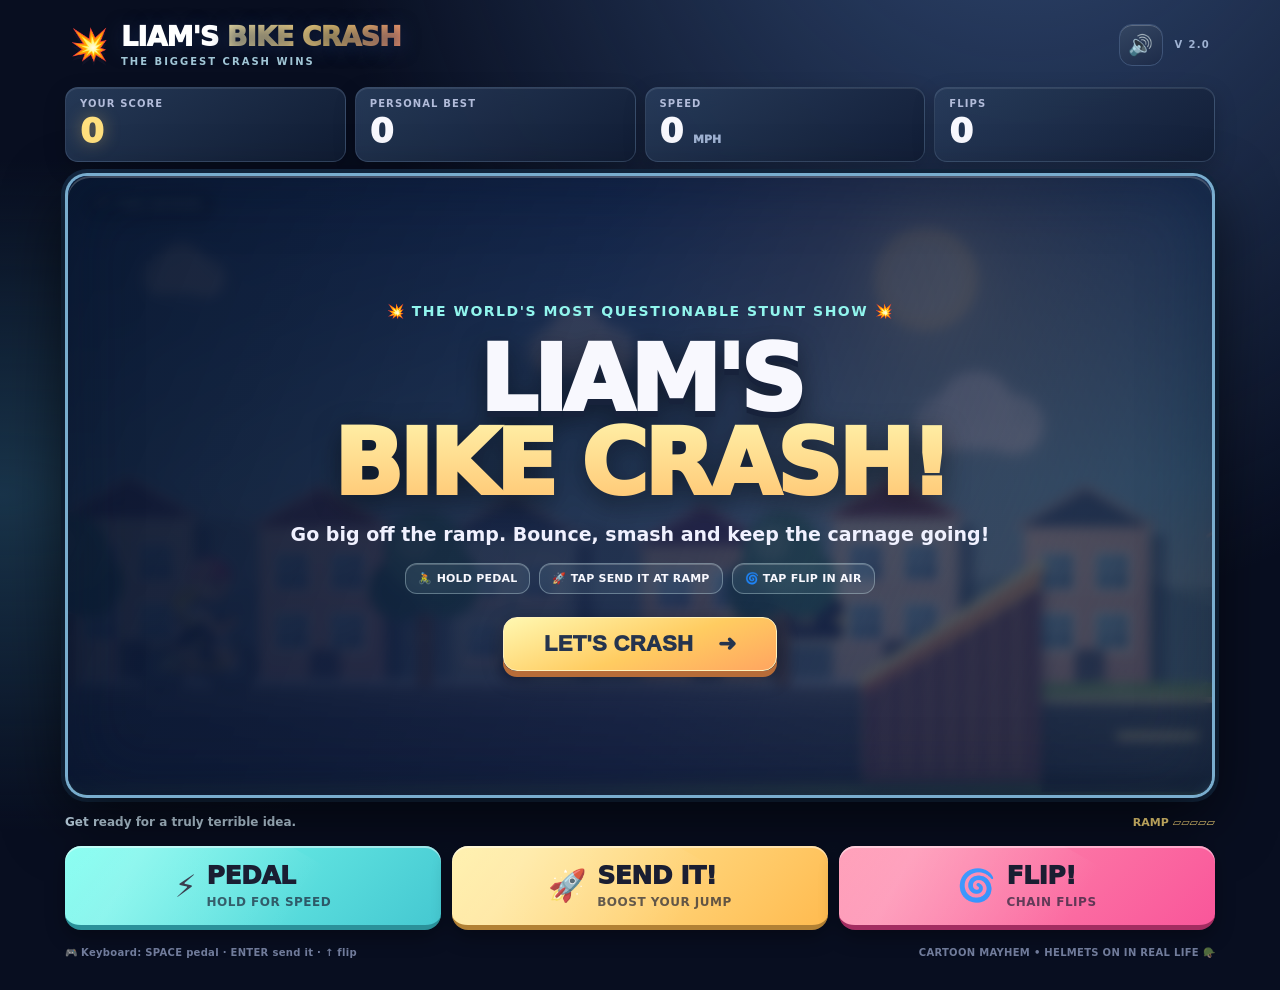
==== commit 87cb2f9c: "Fix crash bounce damping and natural round ending in Liam's Bike Crash v2" ====
--- a/liams-bike-crash/index.html
+++ b/liams-bike-crash/index.html
@@ -277,13 +277,13 @@
         if(s.y+55>bottom-obj.h && s.y-62<bottom+12)hitObstacle(obj);
       }
       const ground=groundY(s.x)-39;
-      if(s.y>=ground && s.vy>0){
+      if(s.y>=ground && s.vy>=0){
         const force=Math.abs(s.vy);
-        s.y=ground;s.groundTimer+=dt;
+        s.y=ground;
         if(wasAir){s.phase='crash';s.crashTime=0;s.bail=true;els.status.textContent=texts.crash;}
         if(force>3.1){
           crashImpact(force);
-          s.vy=-Math.min(13,Math.max(4.2,force*.55));
+          s.vy=-Math.min(13,Math.max(0,force*.53));
           s.vx*=.94;
           s.rotV=clamp(s.rotV+rand(-.05,.13),-.63,.63);
           s.groundTimer=0;
